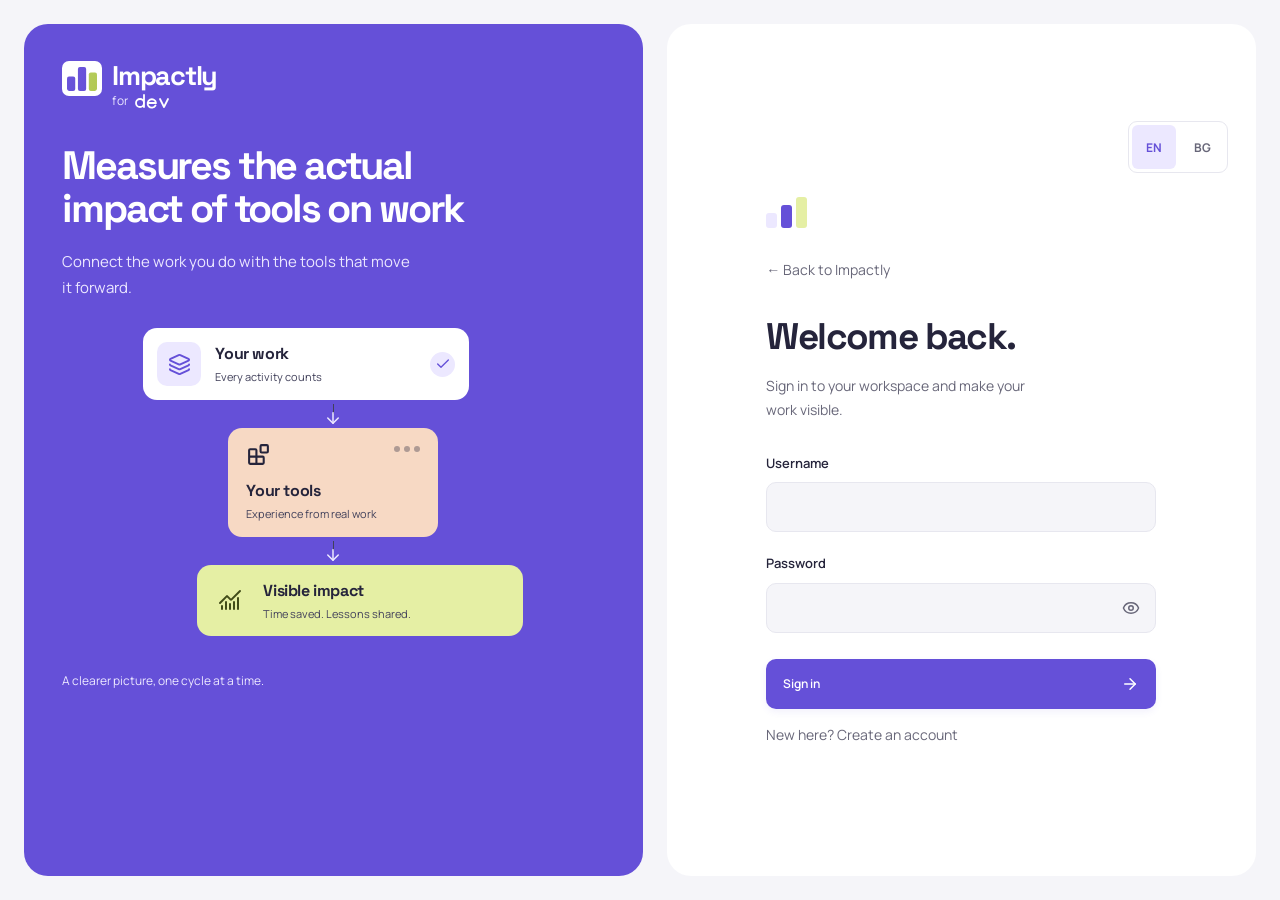
==== about/index.html @ 21dae975 "Publish isolated static Impactly release" ====
<!doctype html>
<html lang="en">
  <head>
    <meta charset="UTF-8" />
    <meta name="viewport" content="width=device-width, initial-scale=1.0" />
    <meta name="theme-color" content="#6550d8" />
    <meta
      name="description"
      content="Impactly helps IT companies review developer, QA, DevOps, and AI tools using employee-reported usage, feedback, and guided trials."
    />
    <meta property="og:site_name" content="Impactly · impactly.dev" />
    <title>Impactly · Make the impact visible</title>
    <link
      rel="icon"
      href="/favicon.svg?v=impactly-bars-white-v3"
      type="image/svg+xml"
    />
    <script type="module" crossorigin src="/assets/index-BUrFdZn_.js"></script>
    <link rel="stylesheet" crossorigin href="/assets/index-ByiYTXrA.css">
  </head>
  <body>
    <div id="root"></div>
  </body>
</html>
---- assets/index-ByiYTXrA.css ----
.language-switch{display:inline-flex;align-items:center;gap:3px;padding:3px;border:1px solid var(--line);border-radius:9px;background:#fff;flex-shrink:0}.language-switch button{border:0;background:transparent;border-radius:6px;padding:8px 9px;min-height:34px;color:var(--muted);font:700 11px var(--font-ui);cursor:pointer}.language-switch button[aria-pressed=true]{background:var(--lilac);color:var(--accent)}.language-switch button:focus-visible{outline:2px solid var(--accent);outline-offset:2px}.public-auth-header{display:flex;align-items:center;justify-content:space-between;gap:18px}.impactly-login .language-switch{align-self:flex-end;margin-bottom:20px}.language-switch button{min-width:44px;min-height:44px;font-size:12px}.language-switch{gap:4px}@media(max-width:580px){.public-nav .language-switch{padding:2px;gap:0}.public-nav .language-switch button{padding:7px;min-width:44px}}@font-face{font-family:Space Grotesk;font-style:normal;font-display:swap;font-weight:500;src:url(/assets/space-grotesk-latin-500-normal-lFbtlQH6.woff2) format("woff2"),url(/assets/space-grotesk-latin-500-normal-CNSSEhBt.woff) format("woff")}@font-face{font-family:Space Grotesk;font-style:normal;font-display:swap;font-weight:600;src:url(/assets/space-grotesk-latin-600-normal-DjKNqYRj.woff2) format("woff2"),url(/assets/space-grotesk-latin-600-normal-BflQw4A9.woff) format("woff")}@font-face{font-family:Space Grotesk;font-style:normal;font-display:swap;font-weight:700;src:url(/assets/space-grotesk-latin-700-normal-RjhwGPKo.woff2) format("woff2"),url(/assets/space-grotesk-latin-700-normal-CwsQ-cCU.woff) format("woff")}@font-face{font-family:Manrope;font-style:normal;font-display:swap;font-weight:400;src:url(/assets/manrope-latin-400-normal-PaqtzbVb.woff2) format("woff2"),url(/assets/manrope-latin-400-normal-8tf8FM3T.woff) format("woff")}@font-face{font-family:Manrope;font-style:normal;font-display:swap;font-weight:500;src:url(/assets/manrope-latin-500-normal-BYYD-dBL.woff2) format("woff2"),url(/assets/manrope-latin-500-normal-DMZssgOp.woff) format("woff")}@font-face{font-family:Manrope;font-style:normal;font-display:swap;font-weight:600;src:url(/assets/manrope-latin-600-normal-4f0koTD-.woff2) format("woff2"),url(/assets/manrope-latin-600-normal-BqgrALkZ.woff) format("woff")}@font-face{font-family:Manrope;font-style:normal;font-display:swap;font-weight:700;src:url(/assets/manrope-latin-700-normal-BZp_XxE4.woff2) format("woff2"),url(/assets/manrope-latin-700-normal-DGRFkw-m.woff) format("woff")}@font-face{font-family:Manrope;font-style:normal;font-display:swap;font-weight:400;src:url(/assets/manrope-cyrillic-400-normal-BMzJvInZ.woff2) format("woff2"),url(/assets/manrope-cyrillic-400-normal-Dvx59UGC.woff) format("woff")}@font-face{font-family:Manrope;font-style:normal;font-display:swap;font-weight:500;src:url(/assets/manrope-cyrillic-500-normal-B1OEZity.woff2) format("woff2"),url(/assets/manrope-cyrillic-500-normal-CNwnNrRC.woff) format("woff")}@font-face{font-family:Manrope;font-style:normal;font-display:swap;font-weight:600;src:url(/assets/manrope-cyrillic-600-normal-DvRl3Mj-.woff2) format("woff2"),url(/assets/manrope-cyrillic-600-normal-It4mZcQk.woff) format("woff")}@font-face{font-family:Manrope;font-style:normal;font-display:swap;font-weight:700;src:url(/assets/manrope-cyrillic-700-normal-Dw_fZAg2.woff2) format("woff2"),url(/assets/manrope-cyrillic-700-normal-7JNVKxyl.woff) format("woff")}:root{--paper: #f5f5f9;--card: #ffffff;--ink: #25243b;--ink-soft: #41405a;--muted: #686779;--line: #e7e7ef;--accent: #6550d8;--accent-hover: #5341ba;--lilac: #ece8ff;--citron: #e5efa4;--citron-ink: #414c18;--apricot: #f7d9c4;--sky: #deebfa;--surface-muted: #fafafe;--success: #297457;--success-soft: #e7f3ed;--warning: #86571f;--danger: #ae3e50;--font-display: "Space Grotesk", sans-serif;--font-ui: "Manrope", sans-serif;--radius-card: 16px;--radius-control: 10px;--space-1: 4px;--space-2: 8px;--space-3: 12px;--space-4: 16px;--space-6: 24px;--space-8: 32px;--space-12: 48px;--shadow-panel: 0 4px 24px #25243b05;--shadow-floating: 0 16px 60px #25243b1f}*{box-sizing:border-box}html{font-family:var(--font-ui);color:var(--ink);background:var(--paper);font-size:16px;line-height:1.5;-webkit-font-smoothing:antialiased}body{margin:0}button,input,select,textarea{font:inherit;color:inherit}button,a,input,select,textarea{-webkit-tap-highlight-color:transparent}button,a{touch-action:manipulation}button{cursor:pointer;background:none}button:disabled{cursor:wait;opacity:.55}a{color:inherit;text-decoration:none}button:focus-visible,a:focus-visible,input:focus-visible,select:focus-visible,textarea:focus-visible,summary:focus-visible{outline:2px solid var(--accent);outline-offset:3px}h1,h2,h3,p{margin:0}h1,h2,h3{line-height:1.25;text-wrap:balance}h1,h2{font-family:var(--font-display);font-weight:600;letter-spacing:-.045em}h1{font-size:38px;line-height:1.16}h2{font-size:23px}h3{font-size:17px;font-weight:600}p{color:var(--muted);text-wrap:pretty}small{font-size:12px}svg{flex-shrink:0;vertical-align:middle}input,select,textarea{min-height:44px;border:1px solid var(--line);border-radius:var(--radius-control);padding:10px 12px;background:var(--card);width:100%;min-width:0;font-size:13px;transition:border-color .16s,box-shadow .16s}input::placeholder,textarea::placeholder{color:var(--muted);opacity:.8}input:hover,select:hover,textarea:hover{border-color:color-mix(in srgb,var(--accent) 35%,var(--line))}input:focus,select:focus,textarea:focus{border-color:var(--accent)}input[type=checkbox]{width:18px;min-height:18px;accent-color:var(--accent);flex-shrink:0}textarea{min-height:94px;resize:vertical;line-height:1.7}label{display:flex;flex-direction:column;gap:8px;font-size:12px;font-weight:600}label small{font-weight:400;color:var(--muted)}fieldset{border:0;padding:0;margin:0;min-width:0}legend{font-weight:600;margin-bottom:12px;font-size:13px}hr{border:0;border-top:1px solid var(--line);margin:24px 0}.sr-only{position:absolute;width:1px;height:1px;padding:0;margin:-1px;overflow:hidden;clip:rect(0,0,0,0);white-space:nowrap;border:0}.skip-link{position:fixed;top:-80px;left:24px;z-index:200;background:var(--ink);color:var(--card);padding:12px 20px;border-radius:10px;font-size:13px}.skip-link:focus{top:16px}.button{min-height:44px;border:1px solid transparent;border-radius:var(--radius-control);padding:11px 17px;font-weight:600;font-size:12px;display:inline-flex;align-items:center;justify-content:center;gap:9px;line-height:1.35;transition:background .16s,border-color .16s,box-shadow .16s;white-space:nowrap}.button-primary{background:var(--accent);color:var(--card);box-shadow:0 3px 7px #6550d815}.button-primary:hover{background:var(--accent-hover);box-shadow:0 4px 12px #6550d825}.button-secondary{border-color:var(--line);background:var(--card)}.button-secondary:hover{border-color:color-mix(in srgb,var(--accent) 30%,var(--line));background:var(--surface-muted)}.button-ghost{color:var(--muted);padding:10px 12px}.button-ghost:hover{background:var(--lilac);color:var(--accent)}.button-danger{color:var(--danger);border-color:color-mix(in srgb,var(--danger) 30%,var(--line));background:var(--card)}.button-danger:hover{background:color-mix(in srgb,var(--danger) 7%,var(--card))}.icon-button{border:0;width:40px;height:40px;display:inline-flex;align-items:center;justify-content:center;border-radius:10px;color:var(--muted);transition:color .16s,background .16s}.icon-button:hover{background:var(--lilac);color:var(--accent)}.badge{display:inline-flex;align-items:center;gap:5px;padding:5px 9px;border:1px solid transparent;border-radius:7px;font-size:10px;font-weight:600;white-space:nowrap;line-height:1.35;background:var(--paper);color:var(--muted)}.badge-success{background:var(--success-soft);color:var(--success)}.badge-warning{background:color-mix(in srgb,var(--apricot) 65%,var(--card));color:var(--warning)}.badge-danger{background:color-mix(in srgb,var(--danger) 8%,var(--card));color:var(--danger)}.eyebrow,.section-label{font-size:11px;font-weight:500;letter-spacing:0;color:var(--muted);margin-bottom:10px}.eyebrow{display:flex;align-items:center;gap:8px;text-transform:none}.section-label{font-size:10px;letter-spacing:.03em}.app-shell{display:flex;min-height:100vh;--sidebar-width: 232px}.sidebar{position:fixed;inset:0 auto 0 0;width:var(--sidebar-width);background:var(--card);color:var(--ink);padding:30px 18px 18px;display:flex;flex-direction:column;border-right:1px solid var(--line);z-index:35;overflow-y:auto;overscroll-behavior:contain}.sidebar-brand-row{display:flex;align-items:center;justify-content:space-between;margin:0 8px 34px}.wordmark{font-family:var(--font-display);font-weight:700;font-size:27px;letter-spacing:-1.3px;color:var(--ink);display:flex;align-items:center;gap:10px;white-space:nowrap}.sidebar-close{display:none}.workspace-label{display:flex;align-items:center;gap:10px;padding:14px 12px;border:1px solid var(--line);border-radius:12px;background:var(--surface-muted);margin-bottom:28px;font-size:12px;font-weight:600}.workspace-icon{width:30px;height:32px;border-radius:8px;background:var(--card);border:1px solid var(--line);display:grid;place-items:center;color:var(--accent)}.workspace-label small{font-size:10px;color:var(--muted);font-weight:400;display:block;margin-top:3px}.nav-section-label{font-size:10px;color:var(--muted);padding:0 13px;margin-bottom:10px}.sidebar nav{display:flex;flex-direction:column;gap:6px}.nav-item{position:relative;display:flex;align-items:center;gap:12px;min-height:46px;padding:12px 14px;border-radius:10px;font-size:13px;color:var(--muted);font-weight:500;transition:background .16s,color .16s}.nav-item:hover{background:var(--surface-muted);color:var(--ink)}.nav-item.active{background:var(--lilac);color:var(--accent);font-weight:700}.nav-item.active:before{content:"";position:absolute;left:-18px;top:14px;bottom:14px;width:3px;background:var(--accent);border-radius:0 4px 4px 0}.nav-end{margin-left:auto;opacity:0}.nav-item:hover .nav-end,.nav-item.active .nav-end{opacity:1}.sidebar-bottom{margin-top:auto;padding-top:32px}.collapse-control{border:0;border-top:1px solid var(--line);display:flex;gap:10px;align-items:center;min-height:44px;width:100%;padding:18px 12px 0;color:var(--muted);font-size:10px}.collapse-control:hover{color:var(--accent)}.main-shell{margin-left:var(--sidebar-width);flex:1;min-width:0;display:flex;flex-direction:column}.topbar{height:82px;display:flex;align-items:center;justify-content:space-between;gap:24px;padding:0 36px;background:var(--card);border-bottom:1px solid var(--line)}.breadcrumb{display:flex;align-items:center;gap:12px;font-size:11px;color:var(--muted);min-width:0}.breadcrumb-home{display:flex;align-items:center;gap:7px;white-space:nowrap}.breadcrumb-home:hover{color:var(--accent)}.breadcrumb-divider{opacity:.55}.breadcrumb>strong{font-weight:600;color:var(--ink);white-space:nowrap;overflow:hidden;text-overflow:ellipsis}.topbar-actions{display:flex;align-items:center;gap:24px;flex-shrink:0}.page-search{display:flex;align-items:center;gap:9px;border:1px solid var(--line);border-radius:9px;color:var(--muted);font-size:10px;padding:8px 10px;min-height:36px;min-width:192px;background:var(--surface-muted)}.page-search:hover{border-color:color-mix(in srgb,var(--accent) 30%,var(--line));color:var(--accent)}.page-search kbd{display:flex;align-items:center;gap:2px;margin-left:auto;background:var(--card);padding:3px 5px;border:1px solid var(--line);border-radius:4px;font:9px var(--font-ui)}.profile{display:flex;align-items:center;gap:10px}.avatar{width:35px;height:35px;border:2px solid var(--card);border-radius:50%;display:inline-grid;place-items:center;background:var(--apricot);color:var(--ink);font-size:10px;font-weight:700;flex-shrink:0;outline:1px solid var(--line)}.profile-text strong{font-size:12px;display:block;font-weight:600}.profile-text small{font-size:10px;color:var(--muted);display:block;margin-top:2px}.signout-button{margin-left:6px;width:32px;height:36px}.page-content{width:100%;max-width:1456px;margin:0 auto;padding:34px 36px 40px;flex:1;outline:0}.page-content:has(.reports-page){max-width:none}.page-heading{display:flex;align-items:center;justify-content:space-between;gap:28px;margin-bottom:28px}.page-heading h1{max-width:27ch}.page-heading p{font-size:14px;line-height:1.75;margin-top:12px;max-width:68ch}.heading-actions{display:flex;align-items:center;gap:10px;flex-wrap:wrap;flex-shrink:0}.stats-grid{display:grid;grid-template-columns:repeat(4,minmax(0,1fr));gap:16px;margin-bottom:28px}.stat{padding:22px;background:var(--card);border:1px solid var(--line);border-radius:16px;min-width:0}.stat-label{display:flex;align-items:center;justify-content:space-between;gap:8px;font-size:12px;color:var(--muted);font-weight:500}.stat-label>svg{width:16px;height:16px;color:var(--accent)}.stat-value{font-family:var(--font-display);font-size:35px;font-weight:600;letter-spacing:-1.5px;line-height:1.2;margin-top:14px;font-variant-numeric:tabular-nums}.stat-value small{font:500 16px var(--font-ui);color:var(--muted);letter-spacing:-.4px;margin-left:4px}.stat-note{font-size:11px;color:var(--muted);margin-top:10px;line-height:1.6}.positive{color:var(--success);font-weight:600}.card{border:1px solid var(--line);border-radius:var(--radius-card);background:var(--card);overflow:hidden;box-shadow:var(--shadow-panel)}.card-header{display:flex;align-items:center;justify-content:space-between;gap:20px;padding:24px;border-bottom:1px solid var(--line)}.card-header h2{font-size:21px}.card-header p{font-size:11px;line-height:1.7;margin-top:7px;max-width:70ch}.card-body{padding:24px}.toolbar{display:flex;justify-content:space-between;align-items:center;gap:16px;flex-wrap:wrap;margin-bottom:18px}.toolbar-group{display:flex;align-items:center;gap:12px;flex-wrap:wrap}.search-input{position:relative;max-width:340px;min-width:230px;flex:1}.search-input>svg{position:absolute;top:14px;left:13px;color:var(--muted);width:16px;height:16px}.search-input input{padding-left:38px;min-height:44px;font-size:11px}.toolbar select{width:auto;max-width:100%;min-width:145px;min-height:44px;font-size:11px}.segmented-control{display:flex;align-items:center;gap:3px;background:color-mix(in srgb,var(--line) 45%,var(--paper));padding:4px;border-radius:10px}.segmented-control button{display:flex;gap:7px;align-items:center;border:0;border-radius:7px;min-height:34px;padding:7px 12px;font-size:10px;color:var(--muted);white-space:nowrap;transition:background .16s,color .16s}.segmented-control .selected{background:var(--card);color:var(--ink);font-weight:600;box-shadow:0 1px 4px #25243b0a}.segmented-control button>span{font-size:9px;min-width:16px;height:16px;border-radius:4px;background:color-mix(in srgb,var(--muted) 8%,transparent);display:grid;place-items:center}.segmented-control .selected>span{background:var(--lilac);color:var(--accent)}.data-table{width:100%;border-collapse:collapse;font-size:13px;font-variant-numeric:tabular-nums;table-layout:auto}.data-table th{text-align:left;position:sticky;top:0;z-index:1;background:var(--surface-muted);padding:14px 22px;color:var(--muted);font-size:11px;font-weight:500;letter-spacing:0;border-bottom:1px solid var(--line);white-space:nowrap}.data-table td{padding:18px 22px;border-bottom:1px solid var(--line);vertical-align:middle}.data-table tbody tr:last-child td{border-bottom:0}.data-table tbody tr:hover{background:var(--surface-muted)}.data-table .table-primary{display:block;font-weight:600}.table-secondary{display:block;font-size:10px;color:var(--muted);margin-top:5px}.data-table .text-right{text-align:right}.table-footer{display:flex;justify-content:space-between;gap:16px;border-top:1px solid var(--line);padding:15px 22px;font-size:10px;color:var(--muted)}.table-row-link{display:flex;align-items:center;gap:9px}.progress-cell{display:flex;align-items:center;gap:11px}.progress-track{height:5px;width:74px;background:var(--line);border-radius:5px;overflow:hidden}.progress-track>span{display:block;height:100%;border-radius:5px;background:var(--accent)}.progress-text{font-size:10px;color:var(--muted);white-space:nowrap}.app-footer{display:flex;align-items:center;justify-content:space-between;gap:20px;font-size:9px;color:var(--muted);padding:20px 36px;border-top:1px solid var(--line)}.app-footer>span:first-child{display:flex;align-items:center;gap:10px}.footer-divider{height:11px;width:1px;background:var(--line);display:inline-block}.bottom-nav,.mobile-menu{display:none}.sidebar-collapsed{--sidebar-width: 80px}.sidebar-collapsed .sidebar{padding-left:12px;padding-right:12px}.sidebar-collapsed .sidebar-brand-row{justify-content:center;margin-left:0;margin-right:0}.sidebar-collapsed .wordmark{gap:0}.sidebar-collapsed .wordmark>span:last-child,.sidebar-collapsed .workspace-label,.sidebar-collapsed .nav-section-label,.sidebar-collapsed .nav-item>span,.sidebar-collapsed .nav-end,.sidebar-collapsed .collapse-control>span{display:none}.sidebar-collapsed .nav-item{justify-content:center;padding-left:0;padding-right:0}.sidebar-collapsed .nav-item.active:before{left:-12px}.sidebar-collapsed .collapse-control{justify-content:center;padding-left:0;padding-right:0}.sidebar-collapsed .sidebar-bottom{padding-top:24px}.empty-state{padding:52px 24px;display:flex;align-items:center;flex-direction:column;text-align:center;gap:15px}.empty-state>svg{color:var(--accent);padding:12px;border-radius:15px;background:var(--lilac);box-sizing:content-box;width:24px;height:24px}.empty-state h3{font-family:var(--font-display);font-size:23px;letter-spacing:-.6px}.empty-state p{font-size:12px;line-height:1.8;max-width:50ch}.form-stack{display:flex;flex-direction:column;gap:20px}.form-grid{display:grid;grid-template-columns:1fr 1fr;gap:16px}.form-actions{display:flex;align-items:center;justify-content:flex-end;gap:10px;flex-wrap:wrap;margin-top:10px}.field-error{display:block;color:var(--danger);font-size:11px;line-height:1.7;margin-top:6px}.error-banner{padding:14px 16px;border:1px solid color-mix(in srgb,var(--danger) 25%,var(--line));border-radius:10px;background:color-mix(in srgb,var(--danger) 5%,var(--card));color:var(--danger);font-size:12px;line-height:1.7}.modal{border:1px solid var(--line);border-radius:20px;background:var(--card);padding:28px;width:560px;max-width:calc(100vw - 32px);max-height:90dvh;color:var(--ink);box-shadow:var(--shadow-floating)}.modal::backdrop{background:#25243b55;-webkit-backdrop-filter:blur(3px);backdrop-filter:blur(3px)}.modal-heading{display:flex;align-items:center;justify-content:space-between;gap:16px;margin-bottom:24px}.modal-heading h2{font-size:24px;letter-spacing:-.8px}.toast{position:fixed;bottom:24px;left:256px;z-index:100;display:flex;align-items:center;gap:12px;background:var(--ink);color:var(--card);border-radius:12px;border:1px solid #ffffff20;box-shadow:var(--shadow-floating);padding:12px 14px;max-width:calc(100vw - 48px);font-size:12px}.toast>svg{color:var(--citron)}.toast button{border:0;display:grid;place-items:center;color:inherit;min-width:30px;min-height:30px;border-radius:6px}.toast button:hover{background:#ffffff15}.toast-error{background:var(--danger)}.toast-error>svg{color:var(--card)}.loading{display:flex;flex-direction:column;gap:20px;padding:24px 0;width:100%}.skeleton{height:72px;background:var(--line);border-radius:12px;animation:pulse 1.5s infinite}.skeleton-title{height:36px;width:45%}.spin{animation:spin 1s linear infinite}.text-accent{color:var(--accent)}.text-muted{color:var(--muted)}.text-danger{color:var(--danger)}.flex{display:flex;align-items:center;gap:8px}.muted-note{font-size:11px;color:var(--muted);line-height:1.8}.mini-label{font-size:10px;color:var(--muted);line-height:1.6}.link-button{border:0;padding:0;color:var(--accent);font-weight:600;font-size:11px;min-height:40px;display:inline-flex;align-items:center;gap:6px}.link-button:hover{text-decoration:underline;text-underline-offset:4px}.info-strip{display:flex;align-items:center;gap:12px;padding:15px 18px;border:1px solid var(--line);border-radius:12px;font-size:10px;line-height:1.7;color:var(--muted);margin-top:24px;background:color-mix(in srgb,var(--card) 55%,var(--paper))}.info-strip>svg{color:var(--accent);width:16px;height:16px}.section-heading{display:flex;align-items:center;justify-content:space-between;gap:16px;margin:28px 0 18px}.section-heading h2{font-size:23px}.allocation-total.text-accent,.allocation-total .text-accent,.entry-save-bar .text-accent{color:var(--success)}.entry-group-heading .section-label{font-family:var(--font-display);font-weight:600}.entry-summary,.entry-save-bar{border-radius:16px!important;box-shadow:0 5px 24px #25243b08}.entry-group .entry-grid-header,.entry-group-heading{background:var(--surface-muted)}.survey-card .card-header{background:var(--lilac)}.quick-jump-search{position:relative}.quick-jump-search>svg{position:absolute;top:15px;left:14px;color:var(--muted)}.quick-jump-search input{min-height:48px;padding-left:42px;background:var(--surface-muted)}.quick-jump-results{max-height:360px;overflow-y:auto;margin-top:14px}.quick-jump-results>a{display:flex;gap:12px;align-items:center;padding:12px 10px;border-radius:10px;min-height:66px;transition:background .16s}.quick-jump-results>a:hover,.quick-jump-results>a:focus-visible{background:var(--lilac)}.shortcut-icon{width:36px;height:36px;display:grid;place-items:center;border:1px solid var(--line);background:var(--surface-muted);color:var(--accent);border-radius:10px}.quick-jump-results>a>span:nth-child(2){flex:1;min-width:0}.quick-jump-results strong{display:block;font-size:12px;font-weight:600}.quick-jump-results small{display:block;font-size:10px;margin-top:4px;color:var(--muted)}.quick-jump-results>a>svg{color:var(--muted)}.quick-jump-hint{font-size:10px;margin-top:18px;color:var(--muted)}.quick-jump-hint kbd{font:9px var(--font-ui);border:1px solid var(--line);padding:2px 5px;border-radius:4px;margin-right:4px}@keyframes pulse{50%{opacity:.4}}@keyframes spin{to{transform:rotate(360deg)}}@media(min-width:1600px){.app-shell{--sidebar-width: 248px}.page-content{padding:42px 44px}.topbar{padding:0 44px}.sidebar{padding-left:22px;padding-right:22px}.nav-item.active:before{left:-22px}.sidebar-collapsed{--sidebar-width: 80px}.sidebar-collapsed .nav-item.active:before{left:-12px}}@media(max-width:1200px){.topbar{padding:0 26px}.topbar-actions{gap:16px}.page-content{padding:30px 26px 36px}.page-search{min-width:170px}.profile-text{display:none}.page-heading h1{font-size:34px}.page-heading p{font-size:11px;max-width:60ch}.stat{padding:20px 18px}.stat-value{font-size:31px}.data-table th,.data-table td{padding-left:16px;padding-right:16px}.app-footer{padding-left:26px;padding-right:26px}}@media(max-width:1023px){.app-shell,.sidebar-collapsed{--sidebar-width: 0px}.sidebar{visibility:hidden;pointer-events:none;transform:translate(-100%);width:240px;padding-left:20px;padding-right:20px;transition:transform .2s}.sidebar.drawer-open{visibility:visible;pointer-events:auto;z-index:60;transform:translate(0);box-shadow:var(--shadow-floating)}.sidebar-close{display:flex;width:30px;height:34px}.sidebar-brand-row{margin-bottom:28px}.sidebar-collapsed .workspace-label,.sidebar-collapsed .nav-section-label,.sidebar-collapsed .nav-item>span{display:revert}.sidebar-collapsed .wordmark>.impactly-brand-text{display:inline-flex}.sidebar-collapsed .wordmark{gap:10px}.sidebar-collapsed .sidebar-brand-row{justify-content:space-between;margin-left:8px;margin-right:8px}.sidebar-collapsed .workspace-label{display:flex}.sidebar-collapsed .nav-item{justify-content:flex-start;padding-left:14px;padding-right:14px}.collapse-control{display:none}.drawer-overlay{position:fixed;top:0;right:0;bottom:0;left:0;background:#25243b40;border:0;z-index:59;-webkit-backdrop-filter:blur(2px);backdrop-filter:blur(2px)}.mobile-menu{display:inline-flex}.topbar{height:72px;padding:0 24px}.page-content{padding:28px 24px 36px}.toast{left:24px}.page-heading h1{font-size:36px}.app-footer{padding-left:24px;padding-right:24px}.nav-item.active:before{left:-20px}}@media(max-width:767px){html{font-size:15px}h1{font-size:31px}h2{font-size:22px}.page-content{padding:25px 18px 30px}.topbar{height:66px;padding:0 12px;gap:8px}.breadcrumb{gap:7px;font-size:11px}.breadcrumb-home,.breadcrumb-divider{display:none}.topbar-actions{gap:10px}.page-search{min-width:36px;width:36px;height:38px;padding:0;justify-content:center;background:transparent;border:0}.page-search>span,.page-search>kbd{display:none}.profile{gap:6px}.profile .avatar{width:31px;height:31px;font-size:9px}.signout-button{margin-left:0;width:32px}.page-heading{align-items:flex-start;flex-direction:column;gap:19px;margin-bottom:24px}.page-heading h1{font-size:31px;max-width:24ch}.page-heading p{font-size:12px;line-height:1.8;margin-top:10px;max-width:52ch}.page-heading .eyebrow{font-size:10px;margin-bottom:10px}.heading-actions{width:100%;gap:10px}.heading-actions .button{flex:1;font-size:11px}.stats-grid{grid-template-columns:repeat(2,minmax(0,1fr));gap:12px;margin-bottom:24px}.stat{padding:18px 16px}.stat-label{font-size:10px}.stat-value{font-size:30px;margin-top:12px}.stat-value small{font-size:15px}.stat-note{font-size:9px;margin-top:8px}.toolbar{gap:12px;margin-bottom:16px}.toolbar-group{width:100%;flex-wrap:nowrap;gap:10px}.search-input{min-width:0;max-width:none}.toolbar select{min-width:120px;font-size:11px;max-width:45%}.segmented-control{width:100%;padding:4px;justify-content:space-between}.segmented-control button{flex:1;justify-content:center;min-height:36px;font-size:10px;padding:7px 8px;gap:6px}.card-header,.card-body{padding:22px 18px}.card-header{align-items:flex-start;gap:12px}.card-header h2{font-size:20px}.card-header p{font-size:11px}.card-header>.link-button{font-size:10px}.section-heading{margin:26px 0 17px;align-items:center}.section-heading h2{font-size:22px}.section-heading .mini-label{font-size:9px;max-width:120px;text-align:right}.table-footer{padding:13px 18px}.app-footer{display:block;padding:20px 18px;margin-bottom:68px;font-size:9px}.app-footer>span:last-child{display:none}.app-footer>span:first-child{align-items:flex-start;line-height:1.7;gap:8px}.footer-divider{margin-top:3px;flex-shrink:0}.bottom-nav{display:flex;justify-content:space-around;position:fixed;bottom:0;left:0;right:0;height:68px;padding:6px 8px max(6px,env(safe-area-inset-bottom));background:var(--card);border-top:1px solid var(--line);z-index:40;box-shadow:0 -4px 24px #25243b05}.bottom-nav a{display:flex;align-items:center;justify-content:center;flex-direction:column;gap:5px;min-width:64px;color:var(--muted);font-size:9px;border-radius:10px;padding:5px 12px;font-weight:500}.bottom-nav a.active{color:var(--accent);background:var(--lilac);font-weight:700}.toast{bottom:82px;left:16px;max-width:calc(100vw - 32px);font-size:11px}.modal{padding:24px 20px;border-radius:18px;max-height:90dvh}.modal-heading h2{font-size:23px}.form-grid{grid-template-columns:1fr}.form-stack{gap:20px}input,select,textarea{font-size:14px;min-height:44px}.form-actions>.button{flex:1}.button{min-height:44px;font-size:12px;padding:11px 16px}.icon-button{min-width:40px;min-height:40px}.info-strip{padding:14px 16px;font-size:10px;align-items:flex-start;margin-top:20px}.quick-jump-results{max-height:50dvh}.quick-jump-results>a{padding:14px 8px}.quick-jump-results small{font-size:10px}.quick-jump-search input{font-size:13px}.quick-jump-hint{font-size:9px}.empty-state{padding:42px 20px}.empty-state p{font-size:12px}.empty-state h3{font-size:22px}}@media(pointer:coarse){.icon-button{min-width:44px;min-height:44px}.page-search{min-height:44px;min-width:44px}.segmented-control button{min-height:40px}}@media(prefers-reduced-motion:reduce){*,*:before,*:after{animation:none!important;transition:none!important;scroll-behavior:auto!important}}.login-page{min-height:100svh;display:flex;align-items:center;justify-content:center;padding:32px}.login-wordmark{display:flex;align-items:center;gap:10px;font-family:var(--font-display)}.password-field{position:relative;display:block}.password-field .icon-button{position:absolute;right:3px;top:3px}.demo-accounts{border-top:1px solid var(--line)}.demo-account-buttons{display:flex;flex-wrap:wrap;gap:8px}.demo-account-buttons button{border:1px solid var(--line)}@media(max-height:820px)and (min-width:1024px){.sidebar-bottom{padding-top:24px}}@media(pointer:coarse){.segmented-control button{min-height:44px}.impact-highlight-heading>a{width:44px;height:44px}.toolbar select,.search-input input{min-height:44px}}@media(max-width:767px){.page-heading p{font-size:13px}}.impactly-brandmark{display:block;width:30px;height:25px;flex-shrink:0;object-fit:contain}.impactly-brand-text{display:inline-flex;flex-direction:column;align-items:flex-start;gap:4px;white-space:nowrap}.impactly-brand-name{line-height:1}.impactly-brand-caption{display:inline-flex;align-items:center;gap:6px;font-family:var(--font-ui);font-size:12px;font-weight:400;line-height:1;letter-spacing:.01em;color:var(--muted)}.impactly-brand-caption strong{display:inline-flex;align-items:center;color:var(--accent)}.impactly-dev-wordmark{display:block;width:36px;height:16px;flex-shrink:0}.impactly-brand-text-inverse .impactly-brand-caption{color:var(--lilac)}.impactly-brand-text-inverse .impactly-brand-caption strong{color:var(--card)}.public-brand>.impactly-brandmark,.wordmark>.impactly-brandmark,.login-wordmark>.impactly-brandmark{align-self:flex-start;margin-top:-1px}.impactly-login.login-page{min-height:100svh;display:grid;grid-template-columns:minmax(0,1.05fr) minmax(0,1fr);align-items:stretch;gap:24px;padding:24px;background:var(--paper)}.impactly-login .login-story{background:var(--accent);color:var(--card);border-radius:24px;min-width:0;padding:clamp(32px,4vw,64px);display:flex;flex-direction:column;overflow:hidden}.impactly-login .login-wordmark{color:var(--card);font-size:27px;letter-spacing:-1.3px;font-weight:700;margin:0;gap:10px}.impactly-login .login-wordmark>.impactly-brandmark{box-sizing:content-box;padding:5px;border-radius:7px;background:var(--card)}.login-story-copy{margin-top:clamp(44px,7vh,88px)}.login-story-copy h1{max-width:600px;font-size:clamp(38px,3.5vw,56px);font-weight:700;line-height:1.08;letter-spacing:-.055em;text-wrap:balance}.login-story-copy p{color:var(--lilac);max-width:380px;margin-top:22px;font-size:15px;line-height:1.7}.login-impact-map{margin:40px auto 0;width:min(100%,440px);display:grid;grid-template-columns:1fr 28px 1fr;align-items:center}.impact-map-source,.impact-map-result{grid-column:1 / -1;padding:18px;border-radius:14px;display:flex;align-items:center;gap:14px;color:var(--ink);background:var(--card)}.impact-map-source{margin-right:54px}.impact-map-result{margin-left:54px;background:var(--citron)}.login-impact-map strong{display:block;font-family:var(--font-display);font-size:16px;font-weight:700;letter-spacing:-.4px}.login-impact-map div>span:not([class]){display:block;font-size:11px;color:var(--ink-soft);margin-top:3px}.impact-map-icon{display:grid;place-items:center;width:44px;height:44px;border-radius:10px;background:var(--lilac);color:var(--accent);flex-shrink:0}.impact-map-check{margin-left:auto;color:var(--accent);background:var(--lilac);width:25px;height:25px;display:grid;place-items:center;border-radius:50%}.impact-map-tools{grid-column:1 / -1;justify-self:center;width:210px;padding:18px 20px;color:var(--ink);background:var(--apricot);border-radius:14px;display:grid;justify-items:start;position:relative}.impact-map-tools .impact-map-icon{background:transparent;width:auto;height:auto;margin-bottom:12px;color:var(--ink)}.impact-map-toolmarks{display:flex;gap:4px;position:absolute;top:18px;right:18px}.impact-map-toolmarks i{width:6px;height:6px;border-radius:50%;background:var(--ink);opacity:.35}.impact-map-connector{grid-column:1 / -1;display:flex;flex-direction:column;align-items:center;height:28px;justify-content:center;color:var(--lilac)}.impact-map-connector span{height:10px;border-left:1px solid currentColor}.impact-map-connector svg{transform:rotate(90deg);margin-top:-5px}.impact-map-result>svg{width:38px;color:#414c18}.login-story-caption{margin-top:32px;padding-top:16px;color:var(--lilac);font-size:12px}.impactly-login .login-form-panel{display:flex;flex-direction:column;align-items:center;justify-content:center;background:var(--card);border-radius:24px;padding:48px 28px}.impactly-login .login-card{width:390px;max-width:100%;padding:0;border:0;border-radius:0;background:transparent}.login-form-marker{display:flex;align-items:flex-end;gap:4px;height:35px;margin-bottom:30px}.login-form-marker span{display:block;width:11px;height:15px;border-radius:3px;background:var(--lilac)}.login-form-marker span:nth-child(2){height:23px;background:var(--accent)}.login-form-marker span:nth-child(3){height:31px;background:var(--citron)}.impactly-login .login-card h2{font-size:37px;font-weight:700;letter-spacing:-1.6px}.impactly-login .login-card>p{margin:14px 0 32px;font-size:14px;line-height:1.7;max-width:320px}.impactly-login .form-stack{gap:22px}.impactly-login label{gap:9px;font-size:13px}.impactly-login input{min-height:50px;border-radius:10px;font-size:15px;padding:12px 14px;background:var(--paper)}.impactly-login .password-field input{padding-right:52px}.impactly-login .password-field .icon-button{top:3px;right:3px;width:44px;height:44px}.impactly-login .login-submit{min-height:50px;width:100%;justify-content:space-between;margin-top:4px;padding:12px 16px;border-radius:10px}.impactly-login .demo-accounts{margin-top:32px;padding-top:24px;border-top:1px solid var(--line)}.impactly-login .demo-accounts .section-label{font-size:11px;font-weight:700;letter-spacing:0}.impactly-login .demo-accounts p{font-size:12px;line-height:1.6;margin:8px 0 14px}.impactly-login .demo-account-buttons{gap:8px}.impactly-login .demo-account-buttons button{min-height:44px;padding:8px 12px;border-radius:9px;font-size:12px;background:var(--card)}.impactly-login .demo-account-buttons button.selected{border-color:var(--accent);color:var(--accent-hover);background:var(--lilac)}.impactly-login .demo-account-buttons button:hover{border-color:var(--accent)}.impactly-login .login-footnote{text-align:center;margin-top:28px;font-size:11px;color:var(--muted)}@media(min-width:1600px){.impactly-login.login-page{max-width:1800px;margin:auto}}@media(max-width:1100px){.impactly-login.login-page{gap:16px;padding:16px}.impactly-login .login-story{padding:32px}.login-story-copy h1{font-size:40px}.impactly-login .login-form-panel{padding:48px 28px}}@media(max-width:850px){.impactly-login.login-page{grid-template-columns:1fr;gap:16px}.impactly-login .login-story{padding:28px 32px}.login-story-copy{margin-top:30px}.login-story-copy h1{max-width:600px;font-size:36px}.login-story-copy p{max-width:550px;margin-top:14px;font-size:14px}.login-impact-map,.login-story-caption{display:none}.impactly-login .login-form-panel{padding:36px 28px}.login-form-marker{display:none}}@media(max-width:480px){.impactly-login.login-page{padding:12px;gap:12px}.impactly-login .login-story{border-radius:18px;padding:24px}.impactly-login .login-wordmark{font-size:24px}.login-story-copy{margin-top:26px}.login-story-copy h1{font-size:31px}.login-story-copy p{font-size:13px;margin-top:12px}.impactly-login .login-form-panel{border-radius:18px;padding:28px 24px}.impactly-login .login-card h2{font-size:30px}.impactly-login .login-card>p{margin:10px 0 24px;font-size:13px}}@media(min-width:851px)and (min-height:700px){.impactly-login .login-story{padding:clamp(28px,3vw,52px)}.login-story-copy{margin-top:clamp(32px,4vh,48px)}.login-story-copy h1{font-size:clamp(36px,3.1vw,49px)}.login-story-copy p{margin-top:18px}.login-impact-map{margin-top:28px;max-width:380px}.impact-map-source,.impact-map-result{padding:14px}.impact-map-tools{padding:14px 18px}.login-story-caption{margin-top:24px;padding-top:12px}}.public-site{--public-width: 1200px;--public-ink: var(--ink);--public-muted: var(--muted);--public-line: var(--line);--public-violet: var(--accent);--public-citron: var(--citron);background:#faf9f6;color:var(--ink);font-family:var(--font-ui)}.public-site h1,.public-site h2,.public-site h3{font-family:var(--font-display);letter-spacing:-.055em}.public-site a{text-decoration:none}.public-nav,.public-footer{max-width:var(--public-width);margin:auto;display:flex;align-items:center;gap:26px;padding:26px 32px}.public-brand{display:inline-flex;align-items:center;gap:10px;font:700 27px var(--font-display);color:var(--ink);letter-spacing:-1.3px}.public-nav nav{display:flex;gap:26px;margin:auto;font-size:13px;font-weight:700}.public-nav nav a,.public-signin,.public-footer a{color:var(--ink)}.public-signin{display:flex;align-items:center;gap:5px;font-size:13px;white-space:nowrap}.public-button{display:inline-flex;justify-content:center;align-items:center;gap:18px;padding:17px 23px;border:0;border-radius:9px;background:var(--ink);color:#fff!important;font-weight:700;font-size:13px;cursor:pointer;min-height:48px}.public-button:hover{background:var(--accent)}.public-button:disabled{opacity:.65}.public-button.compact{padding:12px 17px}.public-hero{max-width:var(--public-width);padding:72px 32px 100px;margin:auto;display:grid;grid-template-columns:1.1fr 1fr;gap:65px;align-items:center}.public-eyebrow{font-size:10px;letter-spacing:1.8px;font-weight:800;display:flex;align-items:center;gap:8px}.public-eyebrow>span{width:7px;height:7px;background:var(--accent);border-radius:100%;flex-shrink:0}.public-hero h1{font-size:clamp(50px,5.7vw,77px);line-height:1.05;margin:27px 0}.public-site em{font-style:normal;color:var(--accent)}.hero-copy>p{max-width:450px;font-size:15px;line-height:1.9;color:var(--muted)}.public-actions{display:flex;gap:23px;align-items:center;flex-wrap:wrap;margin-top:28px}.public-text-link{display:inline-flex;align-items:center;gap:9px;color:var(--ink);font-size:13px;font-weight:700}.hero-footnote{margin-top:28px;display:flex;gap:19px;font-size:10px;color:var(--muted)}.hero-footnote span{display:flex;gap:5px;align-items:center}.public-preview{position:relative;padding:25px;background:#fff;border:1px solid #e5e2ed;border-radius:20px;box-shadow:0 24px 65px #372b6310;transform:rotate(-2deg)}.preview-top{display:flex;gap:6px;align-items:center;font-size:8px;font-weight:800;letter-spacing:1px;padding-bottom:22px;border-bottom:1px solid var(--line)}.preview-top>span:last-child{margin-left:auto;letter-spacing:0;font-size:9px;color:var(--muted);font-weight:500}.preview-dot{width:6px;height:6px;border-radius:50%;background:var(--accent);flex-shrink:0}.preview-heading{display:flex;justify-content:space-between;align-items:center;margin:21px 0 13px;font-size:14px;font-weight:700}.preview-heading span:last-child{font-size:8px;color:var(--muted);letter-spacing:1px}.preview-metric{background:var(--citron);border-radius:12px;padding:24px 23px 0;overflow:hidden}.preview-metric>span{font-size:11px}.preview-metric strong{display:flex;align-items:baseline;font:500 62px var(--font-display);letter-spacing:-4px;gap:8px}.preview-metric strong span{font-size:21px;letter-spacing:-1px}.preview-metric strong svg{margin-left:auto;align-self:center}.preview-metric p{font-size:10px;margin:3px 0 21px}.preview-bars{height:85px;display:flex;gap:9px;align-items:end}.preview-bars i{flex:1;background:#a4b86b;border-radius:4px 4px 0 0}.preview-bars i:nth-child(3n){background:#596d39}.preview-bottom{display:grid;grid-template-columns:1fr 1fr;gap:12px;margin-top:14px}.preview-bottom>div{background:#f4f1fc;border-radius:11px;padding:17px 14px;display:flex;align-items:start;flex-direction:column}.preview-bottom>div:last-child{background:#f8eee5}.preview-bottom strong{font-size:10px;margin-top:12px}.preview-bottom p{font-size:9px;color:var(--muted);margin:4px 0}.preview-icon{color:var(--accent);height:32px}.preview-ring{font-size:12px;width:42px;height:42px;border:4px solid #d4b89f;border-right-color:#f1e0d2;border-radius:50%;display:grid;place-items:center;margin-top:-5px}.preview-note{display:flex;gap:8px;align-items:center;font-size:10px;position:relative;background:#fff;border:1px solid var(--line);border-radius:10px;padding:13px;margin:19px -40px -43px 50px;box-shadow:0 10px 25px #25243b0a}.preview-note>span{display:grid;place-items:center;width:25px;height:25px;border-radius:50%;background:var(--lilac);color:var(--accent);flex-shrink:0}.public-product{padding:80px max(32px,calc((100% - 1136px)/2));background:#efedf6}.product-intro{display:grid;grid-template-columns:1fr 1fr;column-gap:80px;align-items:center}.product-intro>.public-eyebrow{grid-column:1/-1}.public-site h2{font-size:clamp(32px,3.6vw,48px);line-height:1.14;margin:22px 0}.product-intro>p,.public-workflow p,.public-faq p{font-size:14px;color:var(--muted);line-height:1.85}.public-feature-grid{display:grid;grid-template-columns:repeat(3,1fr);gap:18px;margin-top:35px}.public-feature-grid article{padding:29px;background:#fff;border-radius:12px}.feature-number{display:block;font-size:9px;letter-spacing:1.5px;color:var(--muted);margin-bottom:33px}.public-feature-grid svg{color:var(--accent);width:29px;height:29px}.public-feature-grid h3{font-size:23px;margin:18px 0 10px}.public-feature-grid p{font-size:12px;color:var(--muted);line-height:1.9;margin:0}.public-workflow{max-width:var(--public-width);padding:95px 32px;display:grid;grid-template-columns:1fr 1fr;gap:80px;margin:auto}.public-workflow ol{list-style:none;padding:0;margin:0}.public-workflow li{display:flex;gap:22px;padding:23px 0;border-bottom:1px solid #e2dfe8}.public-workflow li:first-child{padding-top:0}.public-workflow li>span{font:500 14px var(--font-display);color:var(--accent);padding-top:5px}.public-workflow h3{font-size:24px;margin:0}.public-workflow p{margin:10px 0 0;font-size:13px}.public-faq{max-width:var(--public-width);padding:20px 32px 90px;margin:auto;display:grid;grid-template-columns:1fr 1fr;gap:80px}.public-faq details{border-bottom:1px solid #e2dfe8;padding:20px 0}.public-faq summary{cursor:pointer;font-size:13px;font-weight:700;display:flex;justify-content:space-between;gap:15px;list-style:none}.public-faq summary::-webkit-details-marker{display:none}.public-faq summary>span{font-size:18px;font-weight:400;color:var(--accent)}.public-faq details[open] summary>span{transform:rotate(45deg)}.public-faq p{font-size:12px}.public-cta{background:#e4eaa9;padding:70px 32px;text-align:center}.public-cta .public-eyebrow,.public-cta .public-actions{justify-content:center}.public-cta h2{font-size:clamp(35px,4.3vw,58px)}.public-cta>p{font-size:13px;color:#555c35}.public-cta .public-access-note{font-size:11px;margin:24px auto 0;max-width:600px}.public-footer{padding-top:35px;padding-bottom:35px;flex-wrap:wrap}.public-footer .public-brand{font-size:22px}.public-footer p{font-size:10px;color:var(--muted);margin-right:auto}.public-footer>a:not(.public-brand){font-size:11px}.public-site a:focus-visible,.public-site button:focus-visible,.public-site summary:focus-visible{outline:3px solid var(--accent);outline-offset:5px;border-radius:3px}html[lang=bg] .public-site h1,html[lang=bg] .public-site h2,html[lang=bg] .public-site h3{font-family:var(--font-ui);letter-spacing:-.035em}html[lang=bg] .public-hero h1{font-size:clamp(40px,4.2vw,58px)}html[lang=bg] .public-nav{gap:16px}html[lang=bg] .public-nav nav{gap:18px}html[lang=bg] .public-preview{transform:none}html[lang=bg] .hero-footnote{flex-wrap:wrap}@media(min-width:1400px){.public-hero{padding-top:95px;padding-bottom:120px}}@media(max-width:1000px){.public-nav{flex-wrap:wrap}.public-nav .public-brand{margin-right:auto}.public-nav nav{order:4;width:100%;justify-content:center;padding-top:14px;border-top:1px solid var(--line)}}@media(max-width:900px){.public-hero{gap:30px}.public-hero h1{font-size:53px}.hero-footnote{flex-direction:column;gap:8px}.public-preview{padding:17px}.preview-note{margin-right:-18px}.public-workflow,.public-faq,.product-intro{gap:35px}.public-nav{gap:15px}}@media(max-width:680px){.public-nav{padding:20px;gap:13px;flex-wrap:wrap}.public-nav nav{order:4;width:100%;justify-content:center;padding-top:12px;border-top:1px solid var(--line)}.public-brand{font-size:24px;margin-right:auto}.public-signin{font-size:12px}.public-button.compact{padding:10px 13px;font-size:11px}.public-hero{grid-template-columns:1fr;padding:45px 24px 80px;gap:48px}.public-hero h1{font-size:clamp(48px,12vw,70px)}.hero-copy>p{font-size:14px}.hero-footnote{flex-direction:row;flex-wrap:wrap;gap:10px}.public-preview{max-width:460px;width:100%;justify-self:center;transform:none}.preview-note{margin-right:0;margin-left:25px}.public-product{padding:50px 24px}.product-intro,.public-workflow,.public-faq{grid-template-columns:1fr;gap:22px}.product-intro>p{margin-top:0}.public-feature-grid{grid-template-columns:1fr;gap:12px;margin-top:20px}.public-feature-grid article{padding:24px}.feature-number{margin-bottom:20px}.public-workflow{padding:55px 24px}.public-workflow ol{margin-top:18px}.public-faq{padding:0 24px 55px}.public-cta{padding:55px 24px}.public-footer{padding:28px 24px;gap:18px}.public-footer p{order:4;width:100%;margin:0}html[lang=bg] .public-hero h1{font-size:clamp(37px,9vw,55px)}}@media(prefers-reduced-motion:reduce){.public-site *{scroll-behavior:auto!important;transition:none!important;animation:none!important}}.registration-page{min-height:100dvh;padding:32px max(24px,calc((100% - 1100px)/2))}.registration-layout{display:grid;grid-template-columns:1fr 1fr;align-items:start;gap:90px;padding:65px 0 35px}.registration-layout>section:first-child{padding-top:30px}.registration-layout h1{font-size:clamp(37px,4vw,52px);font-weight:600;margin:22px 0;line-height:1.15}.registration-layout em{font-style:normal;color:inherit}.registration-layout>section>p{font-size:16px;line-height:1.85}.public-eyebrow{font-size:13px;color:var(--public-muted);letter-spacing:0;text-transform:none}.registration-note{display:flex;gap:13px;background:#ece8ff;border-radius:8px;padding:22px;margin-top:28px}.registration-note svg{flex-shrink:0;margin-top:3px;color:var(--public-violet)}.registration-note p{font-size:13px;line-height:1.85;margin:0}.registration-card{background:#fff;padding:32px;border:1px solid var(--public-line);border-radius:12px}.registration-card h2{font-size:27px;margin:0 0 10px}.registration-card>p{font-size:14px!important;margin-bottom:26px}.registration-card form label{font-size:14px}.registration-card input{min-height:46px;font-size:16px}.registration-card small{font-size:12px;line-height:1.7;font-weight:400;color:var(--public-muted)}.registration-card .field-error{color:var(--danger)}.registration-card input[aria-invalid=true]{border-color:var(--danger)}.registration-card .public-button{width:100%}.registration-success{width:56px;height:56px;display:grid;place-items:center;background:var(--public-citron);border-radius:50%;margin-bottom:20px}.registration-field{display:grid;gap:7px}.registration-field>label{font-weight:600}.registration-field>small{display:block}@media(max-width:900px){.registration-layout{gap:40px}.registration-card{padding:26px}}@media(max-width:680px){.registration-page{padding:25px 22px}.registration-layout{grid-template-columns:1fr;gap:25px;padding:40px 0}.registration-layout>section:first-child{padding-top:0}.registration-layout h1{margin:20px 0}.registration-layout>section>p{font-size:13px}.registration-note{margin-top:20px;padding:15px}.registration-card{padding:24px}.registration-layout .registration-card h2{font-size:30px;margin-top:0}}.public-nav-tools{display:flex;align-items:center;gap:20px;flex-shrink:0}.public-nav-tools .language-switch{margin-left:4px}@media(max-width:1000px){.public-nav-tools{gap:16px}}@media(max-width:680px){.public-nav .public-brand{width:100%}.public-nav-tools{width:100%;gap:16px}.public-nav-tools .language-switch{margin-left:auto}.public-nav-tools .public-signin{min-height:44px}}.public-example{padding:80px 7vw;background:var(--paper);scroll-margin-top:24px}.example-heading{display:flex;justify-content:space-between;align-items:start;gap:24px;max-width:1280px;margin:auto}.example-heading h2{font-size:clamp(30px,3.6vw,48px);line-height:1.14;letter-spacing:-.035em;max-width:680px;margin:18px 0}.example-heading p{max-width:650px;color:var(--muted);line-height:1.8;font-size:15px}.example-sample-badge{display:flex;align-items:center;gap:8px;border:1px solid var(--line);border-radius:99px;padding:9px 14px;font-size:12px;white-space:nowrap}.example-disclosure{max-width:1280px;margin:24px auto;color:var(--muted);font-size:12px;line-height:1.8}.example-options{display:flex;gap:10px;flex-wrap:wrap;max-width:1280px;margin:0 auto 20px}.example-options button{padding:12px 18px;min-height:44px;border:1px solid var(--line);border-radius:var(--radius-control);background:var(--card);color:var(--ink);font:inherit;font-size:14px;cursor:pointer}.example-options button[aria-pressed=true]{background:var(--ink);color:var(--card);border-color:var(--ink)}.example-panel{max-width:1280px;margin:auto;padding:32px;background:var(--card);border:1px solid var(--line);border-radius:var(--radius-card)}.example-context{display:flex;justify-content:space-between;gap:14px;flex-wrap:wrap;font-size:12px;color:var(--muted);padding-bottom:24px}.example-stats{display:grid;grid-template-columns:repeat(3,minmax(0,1fr));gap:20px;margin-bottom:32px}.example-stat{background:var(--surface-muted);padding:20px;border-radius:var(--radius-control)}.example-stat:first-child{background:var(--citron)}.example-stat>span{font-size:13px;font-weight:600}.example-stat strong{display:block;font-family:var(--font-display);font-size:clamp(28px,3vw,40px);font-variant-numeric:tabular-nums;letter-spacing:-.03em;margin:14px 0}.example-stat small{font-family:var(--font-ui);font-size:13px;letter-spacing:0;margin-left:8px}.example-stat p{font-size:12px;line-height:1.7;margin:0;color:var(--muted)}.example-detail-grid{display:grid;grid-template-columns:1.2fr 1fr;gap:40px}.example-detail-grid h3{font-size:18px;margin:0 0 18px}.example-table{width:100%;border-collapse:collapse;text-align:left;font-size:13px}.example-table caption{text-align:left;color:var(--muted);font-size:12px;padding-bottom:16px;line-height:1.7}.example-table th,.example-table td{padding:14px 8px;border-bottom:1px solid var(--line)}.example-table th{font-weight:500}.example-table td{text-align:right;white-space:nowrap;font-variant-numeric:tabular-nums}.example-table thead th:not(:first-child){text-align:right}.example-total{font-weight:700}.example-formula{font-size:13px;line-height:1.8;padding:16px;background:var(--lilac);border-radius:var(--radius-control)}.example-decision{padding:24px;background:var(--surface-muted);border-radius:var(--radius-control)}.example-decision dl{margin:0 0 24px}.example-decision dl>div{display:flex;justify-content:space-between;gap:12px;padding:10px 0;font-size:13px;border-bottom:1px solid var(--line)}.example-decision dd{margin:0;white-space:nowrap;font-variant-numeric:tabular-nums}.example-decision dt{color:var(--muted)}.example-decision-label{font-size:11px;text-transform:uppercase;letter-spacing:.08em;color:var(--muted)}.example-decision h4{font-size:22px;margin:10px 0}.example-decision p{font-size:13px;line-height:1.8;color:var(--muted)}.example-limitations{font-size:12px;line-height:1.8;color:var(--muted);margin:28px 0 0;padding-top:20px;border-top:1px solid var(--line)}.example-next{max-width:1280px;margin:28px auto 0;display:flex;justify-content:space-between;align-items:center;gap:20px}.example-next p{font-size:15px;font-weight:600}.example-next .public-button{font-size:14px}.example-table-wrap{min-width:0}@media(max-width:900px){.public-example{padding:60px 28px}.example-detail-grid{gap:24px}.example-stats{gap:12px}.example-stat{padding:16px}}@media(max-width:650px){.public-example{padding:46px 22px}.example-heading{flex-direction:column;gap:8px}.example-stats{grid-template-columns:1fr}.example-stat strong{font-size:34px;margin:10px 0}.example-detail-grid{grid-template-columns:1fr}.example-panel{padding:20px 16px}.example-options{gap:8px}.example-options button{font-size:12px;padding:12px}.example-table{font-size:12px}.example-table th,.example-table td{padding:12px 4px}.example-next{align-items:stretch;flex-direction:column;gap:8px}.example-next .public-button{justify-content:center}.example-context{line-height:1.7}}.example-workflow-context{margin:0 0 20px;font-size:14px;line-height:1.8;color:var(--ink);max-width:65ch}.marketing-footer{padding:60px 7vw 24px;border-top:1px solid var(--line);background:var(--card)}.footer-grid{display:grid;grid-template-columns:1.5fr 1fr 1fr 1fr;gap:40px;max-width:1280px;margin:auto}.footer-intro p{color:var(--muted);font-size:14px;line-height:1.7;max-width:260px;margin:18px 0}.footer-intro>a:not(.public-brand),.footer-grid nav>a{display:block;width:fit-content;color:var(--muted);font-size:14px;padding:9px 0;text-decoration:none;line-height:1.5}.footer-grid nav h2{font-size:14px;margin:4px 0 14px;font-weight:700}.footer-grid a:hover,.footer-bottom a:hover,.footer-brand-dot{color:var(--accent)}.footer-bottom{max-width:1280px;margin:40px auto 0;border-top:1px solid var(--line);padding-top:22px;display:flex;justify-content:space-between;gap:16px;flex-wrap:wrap;font-size:12px;color:var(--muted)}.footer-bottom p{margin:0}.footer-bottom a{display:flex;align-items:center;gap:8px;color:var(--ink);text-decoration:none}.public-contact-layout{max-width:1200px;margin:0 auto;padding:80px 40px;display:grid;grid-template-columns:1fr 1fr;gap:80px;align-items:start}.contact-copy h1,.public-info h1{font-size:clamp(34px,4vw,54px);line-height:1.15;letter-spacing:-.04em;margin:22px 0}.contact-copy>p,.public-info>p{font-size:16px;line-height:1.85;color:var(--muted)}.contact-copy ul{list-style:none;display:grid;gap:20px;padding:28px 0}.contact-copy li{display:flex;gap:12px;line-height:1.65;font-size:15px}.contact-copy li svg{color:var(--accent);flex-shrink:0;margin-top:3px}.contact-card{padding:32px;border:1px solid var(--line);border-radius:var(--radius-card);background:var(--card);min-width:0}.contact-card h2{font-size:24px;margin:0 0 24px}.contact-card label{font-size:14px;min-width:0}.contact-card input,.contact-card select,.contact-card textarea{width:100%;min-height:46px}.contact-card .public-button{justify-content:center;min-height:48px}.contact-note{font-size:12px!important;line-height:1.8!important;color:var(--muted)}.contact-honeypot{position:absolute;left:-10000px;width:1px;height:1px;overflow:hidden}.contact-success{padding:32px 0;outline:none}.contact-success>svg{color:var(--success);margin-bottom:20px}.contact-success p{line-height:1.8;color:var(--muted)}.public-info{max-width:850px;padding:70px 32px 90px;margin:auto}.public-info>.public-button{margin-top:24px}.legal-draft{padding:24px;border:1px solid var(--line);border-left:3px solid var(--warning);border-radius:var(--radius-control);margin:28px 0;background:var(--surface-muted);line-height:1.8}.legal-draft p{margin-bottom:0;color:var(--muted);font-size:14px}.contact-card .field-error:focus{outline:2px solid var(--danger);outline-offset:4px}@media(max-width:900px){.footer-grid{grid-template-columns:1fr 1fr;gap:32px}.public-contact-layout{gap:36px;padding:50px 24px}}@media(max-width:600px){.public-contact-layout{grid-template-columns:1fr;padding:36px 22px;gap:24px}.contact-card{padding:24px 20px}.marketing-footer{padding:40px 24px 24px}.footer-grid{gap:28px 20px}.footer-intro{grid-column:1/-1}.footer-bottom{margin-top:28px}.public-info{padding:40px 24px 60px}}.preview-stage{position:relative;min-width:0;isolation:isolate;perspective:1200px}.preview-depth{position:relative;transform-style:preserve-3d;isolation:isolate}.scene-backplate{position:absolute;top:10%;right:-3%;bottom:5%;left:8%;border:1px solid #d8d0f5;background:#ece8ff;border-radius:25px;transform:rotate(8deg) translateZ(-50px);z-index:-1;pointer-events:none}.scene-signal{position:absolute;z-index:3;display:flex;align-items:center;gap:10px;background:#fff;border:1px solid #e5e2ed;border-radius:12px;padding:15px 17px;color:var(--ink);box-shadow:0 15px 35px #25243b14;font:600 12px var(--font-ui);pointer-events:none;white-space:nowrap}.scene-signal>svg{color:var(--accent);flex-shrink:0}.scene-signal-usage{left:-28px;top:-24px;transform:translateZ(60px) rotate(-5deg)}.scene-signal-usage>i{width:5px;height:15px;background:var(--citron);border-radius:2px}.scene-signal-usage>i:nth-last-child(2){height:24px;background:#b9cb74}.scene-signal-usage>i:last-child{height:32px;background:var(--accent)}.scene-signal-feedback{right:-17px;top:39%;transform:translateZ(80px) rotate(4deg)}.signal-lines{display:grid;gap:6px;width:28px}.signal-lines i{height:4px;background:#dad2fb;border-radius:3px}.signal-lines i:last-child{width:65%;background:#b6a8ef}.scene-signal-decision{bottom:-14px;left:8%;background:var(--citron);border-color:#d7e591;transform:translateZ(100px) rotate(-3deg)}.scene-signal-decision>svg{color:#414c18}.marketing-motion .public-preview{position:relative;z-index:1}.motion-toggle{display:none}.marketing-motion .public-cta{position:relative;isolation:isolate;overflow:hidden}.marketing-motion .public-cta:before,.marketing-motion .public-cta:after{content:"";position:absolute;pointer-events:none;z-index:-1;border-radius:50%}.marketing-motion .public-cta:before{width:360px;height:360px;top:-135px;right:2%;border:42px solid #6550d812}.marketing-motion .public-cta:after{width:180px;height:180px;bottom:-110px;left:5%;border:24px solid #6550d80d}@media(prefers-reduced-motion:no-preference){.preview-depth{transform:rotateX(var(--scene-rx, 0deg)) rotateY(var(--scene-ry, 0deg)) translate3d(var(--scene-x, 0px),var(--scene-y, 0px),0);transition:transform .65s cubic-bezier(.16,1,.3,1)}.marketing-motion .public-preview{animation:impactly-scene-float 9s ease-in-out infinite}.scene-signal-usage{animation:impactly-signal-a 7s ease-in-out infinite}.scene-signal-feedback{animation:impactly-signal-b 8s ease-in-out -2s infinite}.scene-signal-decision{animation:impactly-signal-c 6s ease-in-out -1s infinite}.scene-backplate{animation:impactly-backplate 12s ease-in-out infinite}.marketing-motion .preview-bars i{transform-origin:bottom;animation:impactly-bar-reveal 1s cubic-bezier(.16,1,.3,1) both}.marketing-motion .preview-note{animation:impactly-note-drift 6s ease-in-out infinite}.marketing-motion[data-motion-ready] .motion-reveal:not(.is-in-view){opacity:0;translate:0 76px}.marketing-motion[data-motion-ready] .motion-reveal.is-in-view{animation:impactly-evidence-enter .9s cubic-bezier(.16,1,.3,1) var(--reveal-delay, 0ms) both}.marketing-motion .motion-reveal:focus-within{opacity:1!important;translate:none!important;animation:none!important}.marketing-motion .example-panel-content{animation:impactly-sample-change .55s cubic-bezier(.16,1,.3,1) both}.marketing-motion .public-button{transition:background-color .18s ease,box-shadow .22s ease,transform .3s cubic-bezier(.16,1,.3,1)}.marketing-motion .public-button svg,.marketing-motion .public-text-link svg{transition:transform .3s cubic-bezier(.16,1,.3,1)}.marketing-motion .public-button:hover svg,.marketing-motion .public-text-link:hover svg{transform:translate(8px)}.marketing-motion .public-feature-grid article{transition:transform .4s cubic-bezier(.16,1,.3,1),box-shadow .35s ease}.marketing-motion .public-feature-grid article>svg{transition:transform .5s cubic-bezier(.16,1,.3,1)}.marketing-motion .public-cta:before{animation:impactly-cta-orbit 16s ease-in-out infinite}.marketing-motion .public-cta:after{animation:impactly-cta-orbit 12s ease-in-out -5s infinite reverse}.motion-toggle{display:flex;align-items:center;justify-content:center;gap:8px;margin:59px 0 -25px auto;min-height:44px;padding:8px 12px;border:1px solid var(--line);border-radius:8px;background:transparent;color:var(--muted);font:500 11px var(--font-ui);cursor:pointer}.motion-toggle:hover{background:var(--lilac);color:var(--accent)}.motion-toggle>span{width:13px;display:flex}.marketing-motion.motion-paused *,.marketing-motion.motion-paused *:before,.marketing-motion.motion-paused *:after{animation-play-state:paused!important}}@media(hover:hover)and (prefers-reduced-motion:no-preference){.marketing-motion .public-preview:hover{animation-play-state:paused}.marketing-motion .public-feature-grid article:hover{transform:translateY(-12px) rotate(-.7deg);box-shadow:0 22px 44px #25243b14}.marketing-motion .public-feature-grid article:hover>svg{transform:translateY(-5px) rotate(-12deg) scale(1.18)}.marketing-motion .public-button:hover{transform:translateY(-4px);box-shadow:0 10px 24px #6550d829}}@keyframes impactly-scene-float{0%,to{translate:0 0;rotate:0deg}35%{translate:8px -27px;rotate:1.5deg}70%{translate:-7px -12px;rotate:-1deg}}@keyframes impactly-signal-a{0%,to{translate:0 0}50%{translate:12px -20px}}@keyframes impactly-signal-b{0%,to{translate:0 0}50%{translate:-14px 23px}}@keyframes impactly-signal-c{0%,to{translate:0 0}50%{translate:18px -14px}}@keyframes impactly-backplate{0%,to{rotate:0deg;translate:0 0}50%{rotate:-5deg;translate:7px 15px}}@keyframes impactly-bar-reveal{0%{transform:scaleY(.04)}to{transform:scaleY(1)}}@keyframes impactly-note-drift{0%,to{translate:0 0}50%{translate:-10px -8px}}@keyframes impactly-evidence-enter{0%{opacity:0;translate:0 76px}to{opacity:1;translate:0 0}}@keyframes impactly-sample-change{0%{opacity:.35;transform:translateY(32px) scale(.985)}to{opacity:1;transform:translateY(0) scale(1)}}@keyframes impactly-cta-orbit{0%,to{translate:-35px 0;scale:1}50%{translate:55px 65px;scale:1.08}}@media(max-width:680px){.preview-stage{width:100%;max-width:460px;justify-self:center;margin-top:20px}.scene-signal{padding:11px 12px;font-size:10px;gap:7px}.scene-signal-usage{left:0;top:-25px}.scene-signal-feedback{right:0;top:42%}.scene-signal-decision{bottom:-18px;left:4%}.scene-backplate{top:12%;right:0;bottom:8%;left:7%}.motion-toggle{margin-bottom:-20px}}@media(max-width:680px)and (prefers-reduced-motion:no-preference){.marketing-motion .public-preview{animation-name:impactly-scene-phone}.scene-signal-usage,.scene-signal-feedback,.scene-signal-decision{animation-name:impactly-signal-phone}}@keyframes impactly-scene-phone{0%,to{translate:0 0;rotate:0deg}50%{translate:0 -20px;rotate:.6deg}}@keyframes impactly-signal-phone{0%,to{translate:0 0}50%{translate:0 -15px}}@media(prefers-reduced-motion:reduce){.marketing-motion *,.marketing-motion *:before,.marketing-motion *:after{animation:none!important;transition:none!important}.preview-depth{transform:none}.marketing-motion .motion-reveal{opacity:1!important;translate:none!important}}.tool-sculpture{position:relative;width:min(100%,340px);height:245px;margin:36px 0 -8px;perspective:850px;isolation:isolate;pointer-events:none}.sculpture-cube{position:absolute;left:calc(50% - 48px);top:68px;width:96px;height:96px;transform-style:preserve-3d;transform:rotateX(-22deg) rotateY(32deg)}.cube-face{position:absolute;top:0;right:0;bottom:0;left:0;display:grid;place-items:center;border:1px solid #8c7ce1aa;background:#e2dbff;color:#5341ba;backface-visibility:hidden;box-shadow:inset 0 0 20px #fff5}.cube-face-0{transform:translateZ(48px);background:#6550d8;color:#fff}.cube-face-1{transform:rotateY(90deg) translateZ(48px);background:#e5efa4;color:#414c18}.cube-face-2{transform:rotateY(180deg) translateZ(48px);background:#ddd5fa}.cube-face-3{transform:rotateY(-90deg) translateZ(48px);background:#f7d9c4;color:#704c30}.cube-face-4{transform:rotateX(90deg) translateZ(48px);background:#eeebff}.cube-face-5{transform:rotateX(-90deg) translateZ(48px);background:#b4a4ed}.sculpture-shadow{position:absolute;width:145px;height:29px;bottom:27px;left:calc(50% - 72px);border-radius:50%;background:radial-gradient(ellipse,#6550d826,transparent 70%)}.sculpture-orbit{position:absolute;width:260px;height:170px;border:1px solid #cfc5ed;border-radius:50%;left:calc(50% - 130px);top:38px;transform:rotate(-18deg)}.sculpture-orbit>i{position:absolute;left:12%;top:11%;width:11px;height:11px;border-radius:50%;background:#6550d8;box-shadow:0 0 0 5px #ece8ff}.sculpture-orbit>i:last-child{left:auto;top:auto;right:12%;bottom:11%;background:#a9bd53;box-shadow:0 0 0 5px #f2f6dd}.sculpture-chip{position:absolute;width:49px;height:49px;display:grid;place-items:center;border:1px solid #ded8f0;border-radius:12px;background:#fff;color:var(--accent);box-shadow:0 12px 24px #25243b0c;transform-style:preserve-3d}.sculpture-chip-one{left:8%;top:28px;transform:rotate(-13deg)}.sculpture-chip-two{right:6%;bottom:44px;transform:rotate(12deg);background:var(--citron);color:#414c18}.scene-backplate:before,.scene-backplate:after{content:"";position:absolute;top:0;right:0;bottom:0;left:0;border:1px solid #c4b6ef;background:#f1edff;border-radius:inherit;z-index:-1;transform:translate3d(11px,12px,-22px)}.scene-backplate:after{background:#e7e0fa;transform:translate3d(22px,24px,-44px)}.feature-icon-depth{display:grid;place-items:center;position:relative;width:56px;height:56px;margin-bottom:22px;border:1px solid #ddd5f2;border-radius:13px;background:#f2effc;transform-style:preserve-3d;isolation:isolate}.feature-icon-depth:before{content:"";position:absolute;top:0;right:0;bottom:0;left:0;background:#d9cff5;border:1px solid #cbbfe8;border-radius:inherit;transform:translate3d(4px,5px,-9px);z-index:-1}.feature-icon-depth>svg{transform:translateZ(18px);width:27px;height:27px}.public-feature-grid article:nth-child(2) .feature-icon-depth{background:#edf3d2}.public-feature-grid article:nth-child(2) .feature-icon-depth:before{background:#d5dfa8}.public-feature-grid article:nth-child(3) .feature-icon-depth{background:#fae8dc}.public-feature-grid article:nth-child(3) .feature-icon-depth:before{background:#edceba}@media(prefers-reduced-motion:no-preference){.sculpture-cube{animation:impactly-tool-spin 22s linear infinite}.sculpture-orbit{animation:impactly-tool-orbit 24s linear infinite}.sculpture-chip-one{animation:impactly-tool-chip-a 7s ease-in-out infinite}.sculpture-chip-two{animation:impactly-tool-chip-b 8s ease-in-out -2s infinite}.sculpture-shadow{animation:impactly-tool-shadow 7s ease-in-out infinite}.feature-icon-depth{transition:transform .65s cubic-bezier(.16,1,.3,1)}.feature-icon-depth>svg{transition:transform .65s cubic-bezier(.16,1,.3,1)}}@media(hover:hover)and (prefers-reduced-motion:no-preference){.marketing-motion .public-feature-grid article:hover .feature-icon-depth{transform:perspective(450px) rotateX(20deg) rotateY(-24deg) translateY(-8px)}.marketing-motion .public-feature-grid article:hover .feature-icon-depth>svg{transform:translateZ(28px) scale(1.12)}}@keyframes impactly-tool-spin{0%{transform:translateY(0) rotateX(-22deg) rotateY(32deg)}25%{transform:translateY(-18px) rotateX(-14deg) rotateY(122deg)}50%{transform:translateY(0) rotateX(-22deg) rotateY(212deg)}75%{transform:translateY(-18px) rotateX(-30deg) rotateY(302deg)}to{transform:translateY(0) rotateX(-22deg) rotateY(392deg)}}@keyframes impactly-tool-orbit{0%{transform:rotate(-18deg)}to{transform:rotate(342deg)}}@keyframes impactly-tool-chip-a{0%,to{translate:0 0;rotate:0deg}50%{translate:18px 30px;rotate:12deg}}@keyframes impactly-tool-chip-b{0%,to{translate:0 0;rotate:0deg}50%{translate:-18px -25px;rotate:-14deg}}@keyframes impactly-tool-shadow{0%,to{scale:1;opacity:1}50%{scale:.78;opacity:.5}}@media(max-width:680px){.tool-sculpture{margin:22px auto 5px;height:215px}.sculpture-cube{top:52px}.sculpture-orbit{width:230px;height:145px;left:calc(50% - 115px);top:38px}.sculpture-chip-one{top:20px}.sculpture-chip-two{bottom:34px}.feature-icon-depth{margin-bottom:18px}}@media(prefers-reduced-motion:reduce){.tool-sculpture *{animation:none!important}.feature-icon-depth,.feature-icon-depth>svg{transition:none!important}}.marketing-motion .public-feature-grid{perspective:1200px}.marketing-motion .public-feature-grid article{position:relative;isolation:isolate;transform-style:preserve-3d;backface-visibility:hidden}.marketing-motion .public-feature-grid article:after{content:"";position:absolute;top:0;right:0;bottom:0;left:0;pointer-events:none;border-radius:inherit;opacity:0;background:radial-gradient(circle at var(--light-x, 50%) var(--light-y, 30%),#c7bafa33,transparent 65%);transition:opacity .25s ease}.marketing-motion .preview-metric{position:relative;isolation:isolate}.marketing-motion .preview-metric:after{content:"";position:absolute;top:0;right:0;bottom:0;left:0;pointer-events:none;transform:translate(-130%);background:linear-gradient(105deg,transparent 25%,#ffffff26 43%,#ffffff40 50%,transparent 67%)}.marketing-motion .preview-bars{perspective:650px}.marketing-motion .preview-bars i{position:relative;transform-style:preserve-3d;border-radius:3px 3px 0 0}.marketing-motion .preview-bars i:before{content:"";position:absolute;top:-4px;left:2px;width:100%;height:4px;background:#c4d38e;transform:skew(-35deg);transform-origin:bottom}.marketing-motion .preview-bars i:after{content:"";position:absolute;top:-2px;right:-4px;width:4px;height:100%;background:#7c9051;transform:skewY(-35deg);transform-origin:left}.marketing-motion .preview-bars i:nth-child(3n):after{background:#40532c}.sculpture-orbit:before{content:"";position:absolute;top:-14px;right:12px;bottom:-14px;left:12px;border:1px dashed #cfc5ed;border-radius:50%;transform:rotateX(65deg) rotate(35deg)}@media(prefers-reduced-motion:no-preference){.marketing-motion .public-feature-grid article{transition:transform .48s cubic-bezier(.16,1,.3,1),box-shadow .4s ease}.marketing-motion .preview-metric:after{animation:impactly-material-light 10s ease-in-out 2s infinite}.marketing-motion .public-brand i{animation:impactly-brand-rise 9s ease-in-out infinite}.marketing-motion .public-brand i:nth-child(2){animation-delay:-.2s}.marketing-motion .public-brand i:nth-child(3){animation-delay:-.4s}.marketing-motion .preview-ring{animation:impactly-ring-lift 8s ease-in-out infinite}}@media(hover:hover)and (prefers-reduced-motion:no-preference){.marketing-motion .public-feature-grid article:hover{transform:translateY(-12px) rotateX(var(--card-rx, 0deg)) rotateY(var(--card-ry, 0deg));box-shadow:0 24px 48px #25243b1a}.marketing-motion .public-feature-grid article:hover:after{opacity:1}.marketing-motion .public-feature-grid article:hover h3{transform:translateZ(14px)}}@keyframes impactly-material-light{0%,65%{transform:translate(-130%)}90%,to{transform:translate(130%)}}@keyframes impactly-brand-rise{0%,70%,to{translate:0 0}80%{translate:0 -6px}90%{translate:0 1px}}@keyframes impactly-ring-lift{0%,70%,to{transform:perspective(300px) rotateY(0)}85%{transform:perspective(300px) rotateY(22deg) translateY(-5px)}}@media(prefers-reduced-motion:reduce){.marketing-motion .public-feature-grid article:after{transition:none}.marketing-motion .preview-metric:after{display:none}}
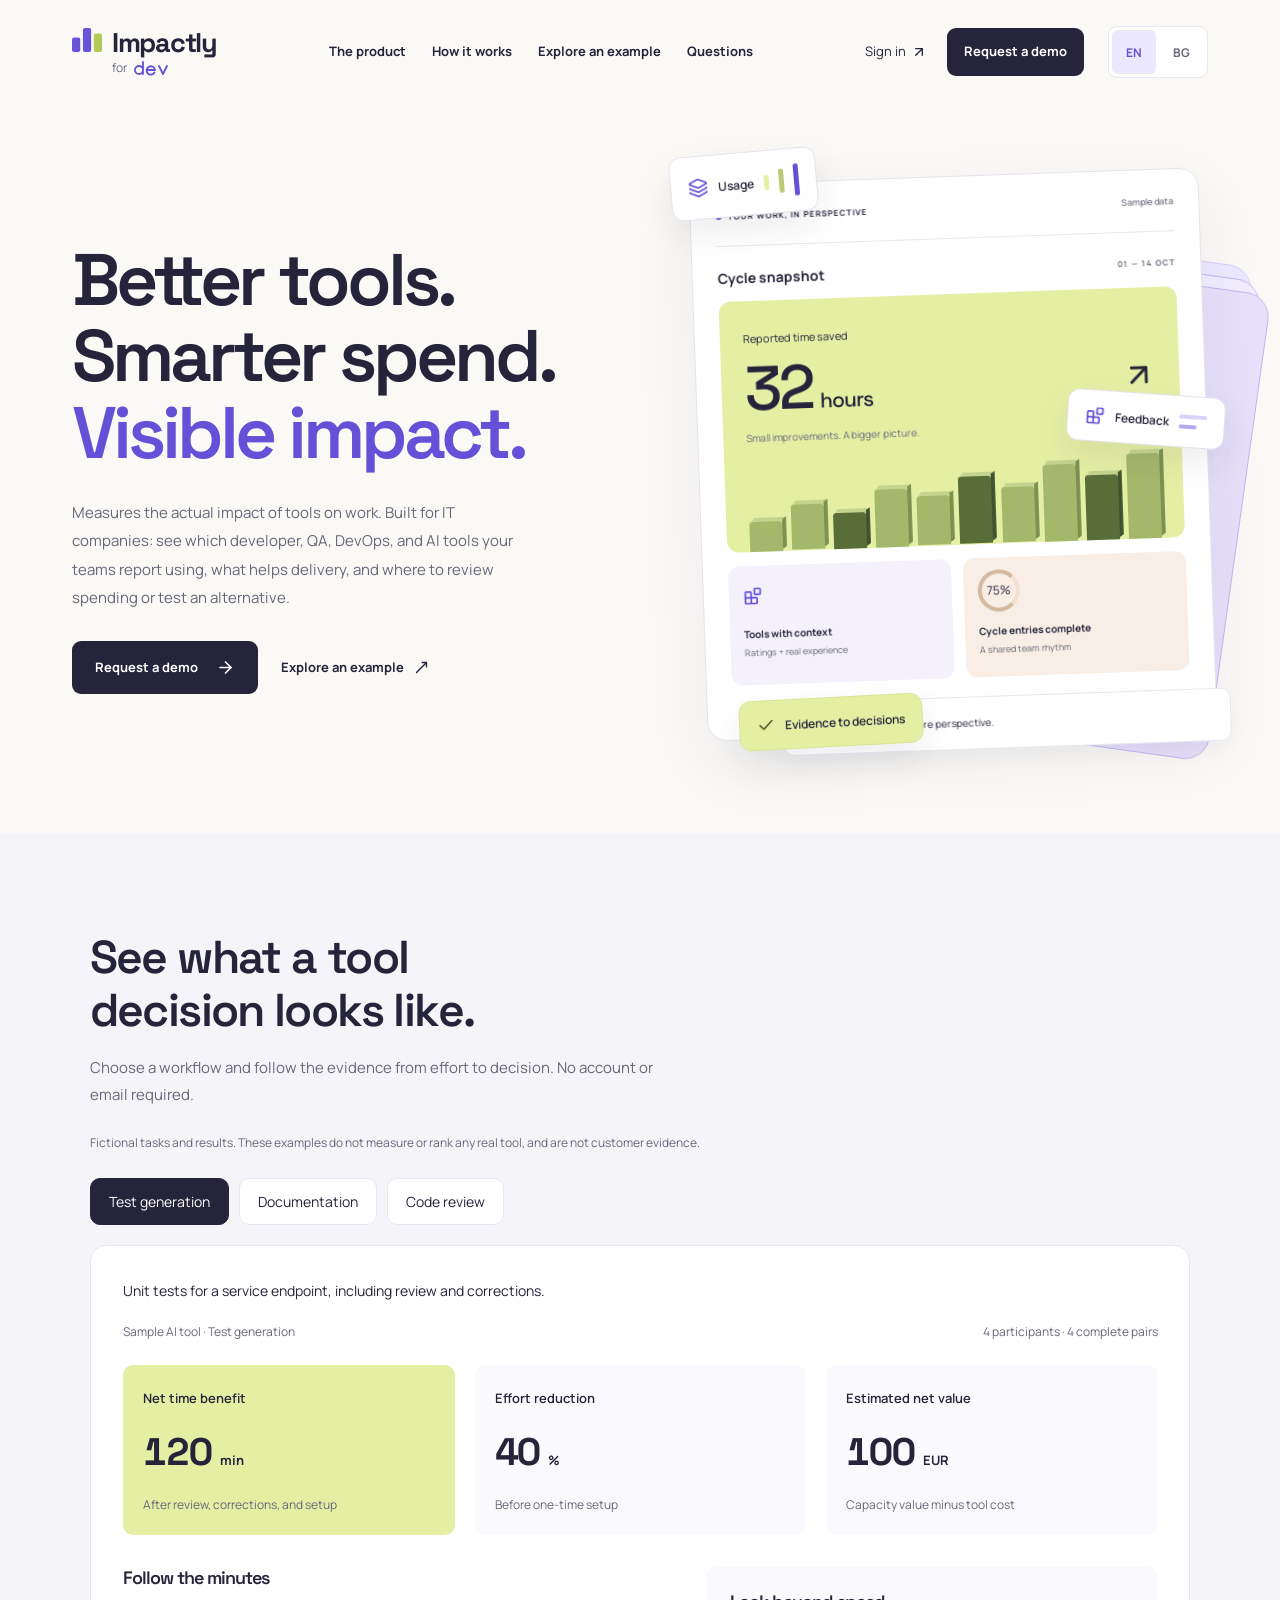
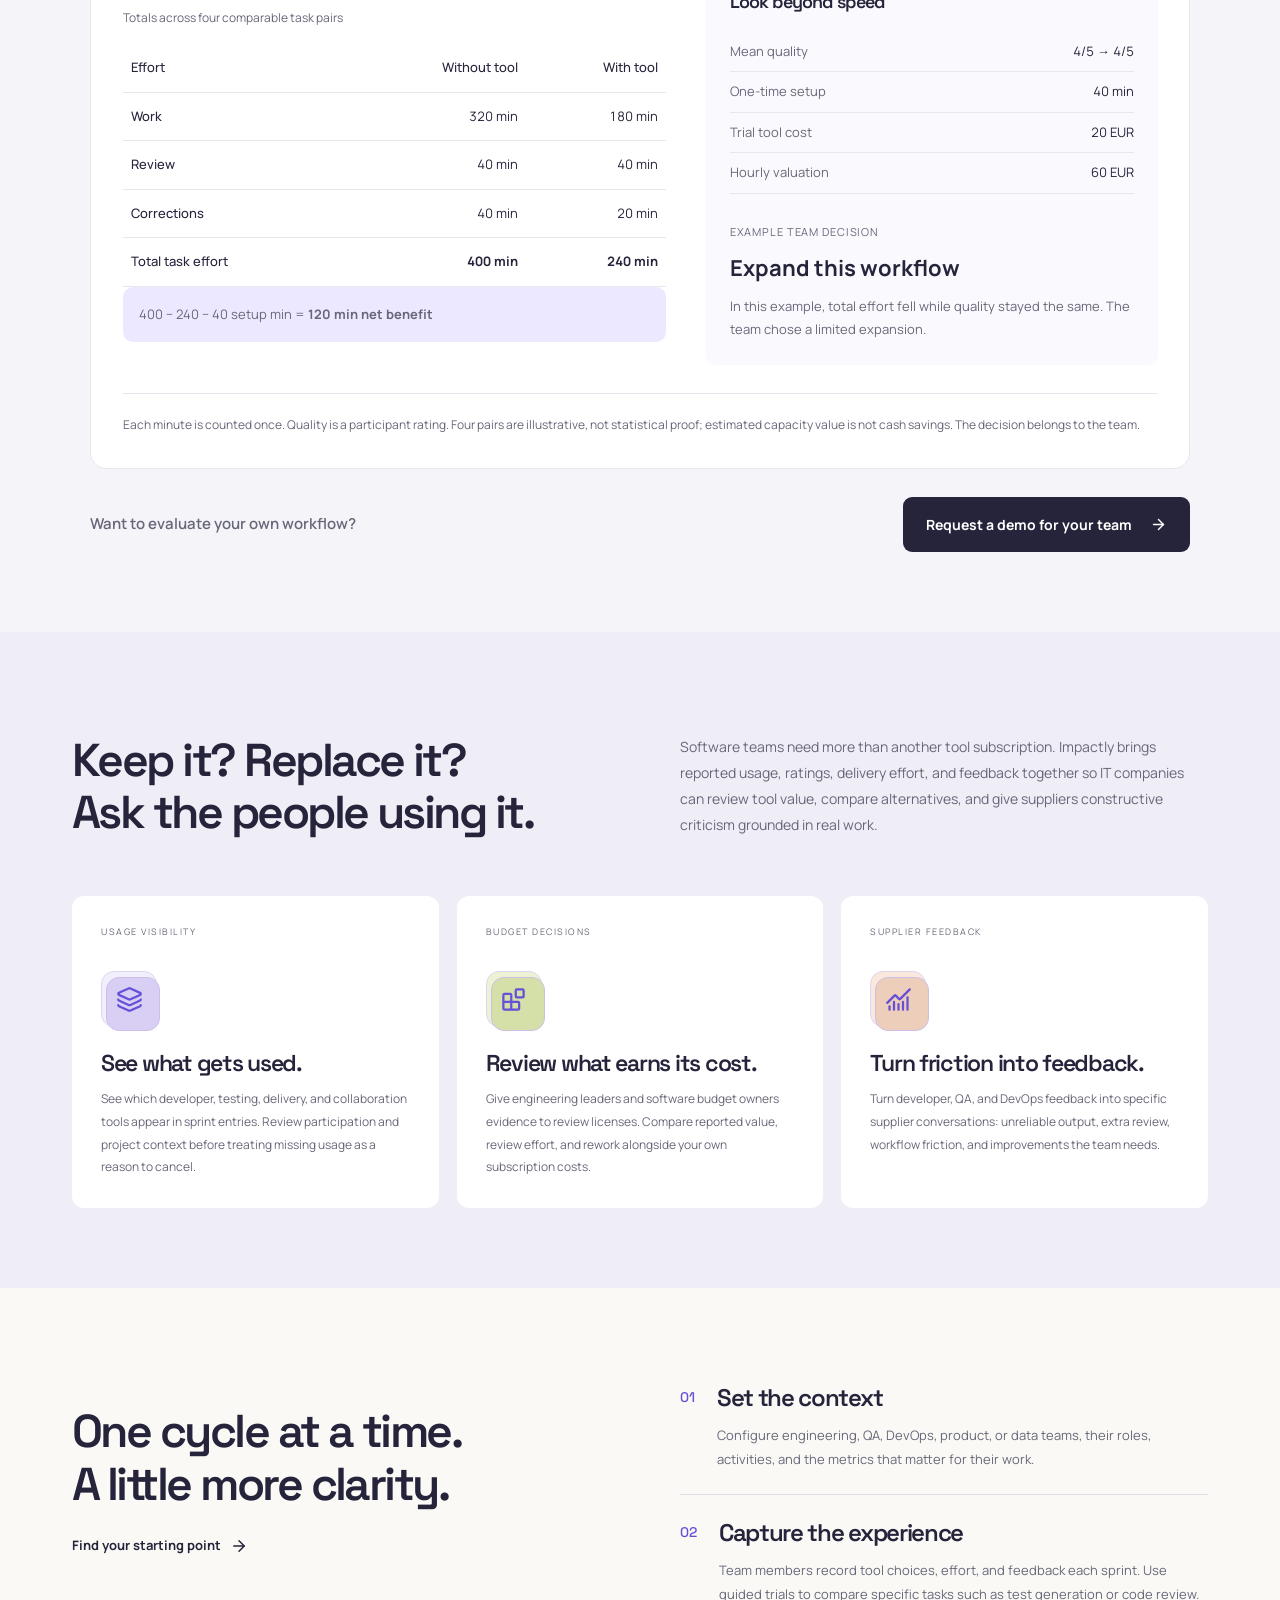
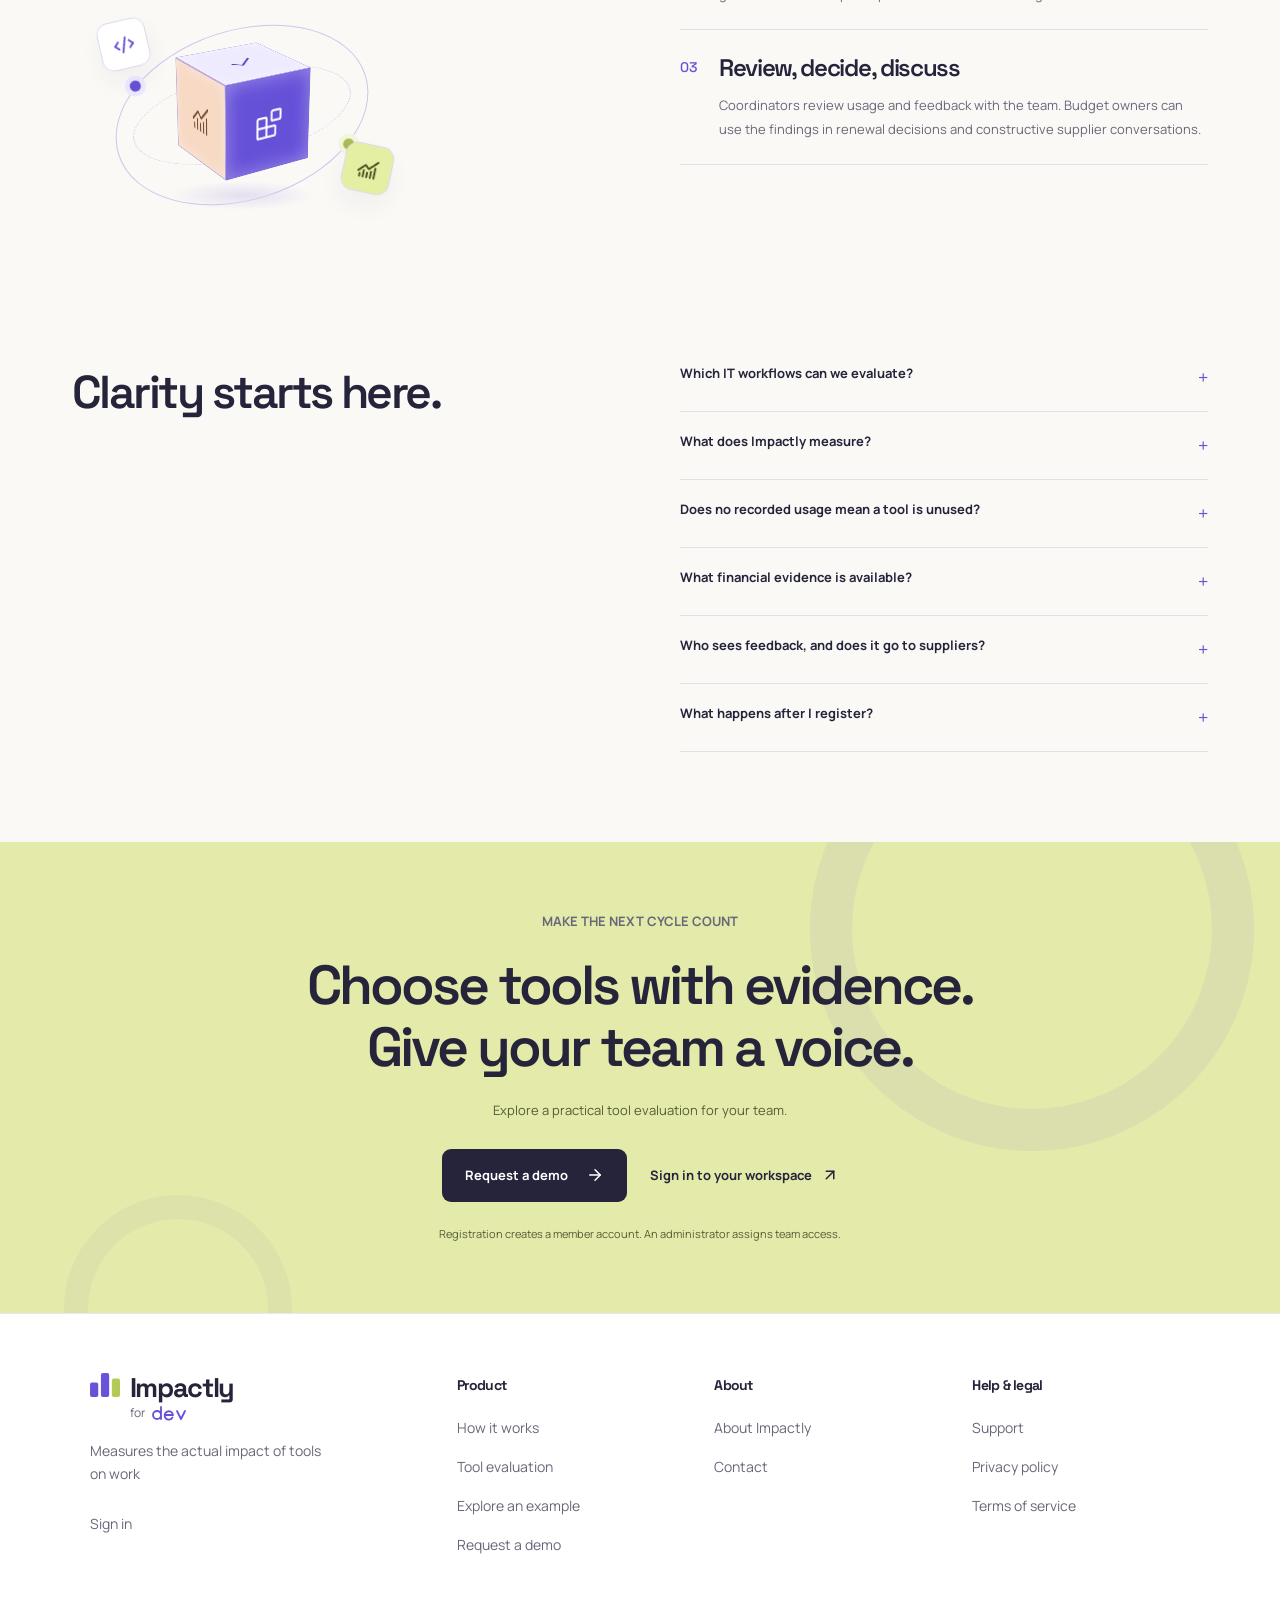
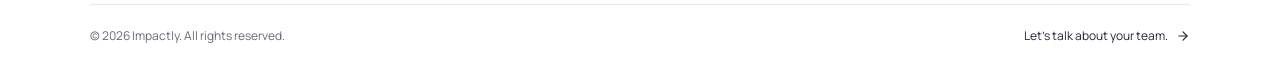
==== commit 1dc83cc4: "Publish isolated static Impactly release" ====
--- a/about/index.html
+++ b/about/index.html
@@ -2,6 +2,8 @@
 <html lang="en">
   <head>
     <meta charset="UTF-8" />
+<meta http-equiv="Content-Security-Policy" content="default-src 'none'; script-src 'self'; script-src-attr 'none'; style-src 'self' 'unsafe-inline'; img-src 'self' data:; font-src 'self'; connect-src 'none'; object-src 'none'; base-uri 'none'; form-action 'none'; frame-src 'none'; worker-src 'none'; upgrade-insecure-requests">
+<meta name="referrer" content="no-referrer">
     <meta name="viewport" content="width=device-width, initial-scale=1.0" />
     <meta name="theme-color" content="#6550d8" />
     <meta
@@ -15,8 +17,8 @@
       href="/favicon.svg?v=impactly-bars-white-v3"
       type="image/svg+xml"
     />
-    <script type="module" crossorigin src="/assets/index-BUrFdZn_.js"></script>
-    <link rel="stylesheet" crossorigin href="/assets/index-ByiYTXrA.css">
+    <script type="module" src="/assets/index-D3WUiIoF.js" integrity="sha384-iz+PY6js1ij2EFhgtUl+3aNOqLlLFybplh48ReFA8I7LdHFxY5WkmH4jOzNmhXKi" crossorigin="anonymous"></script>
+    <link rel="stylesheet" href="/assets/index-ByiYTXrA.css" integrity="sha384-WgqHOLvmTf4NXjY0m6H6Py3+8v84NN1SMm47xRM9DqZ2qpILZuGD2hEKnXC1Nv18" crossorigin="anonymous">
   </head>
   <body>
     <div id="root"></div>
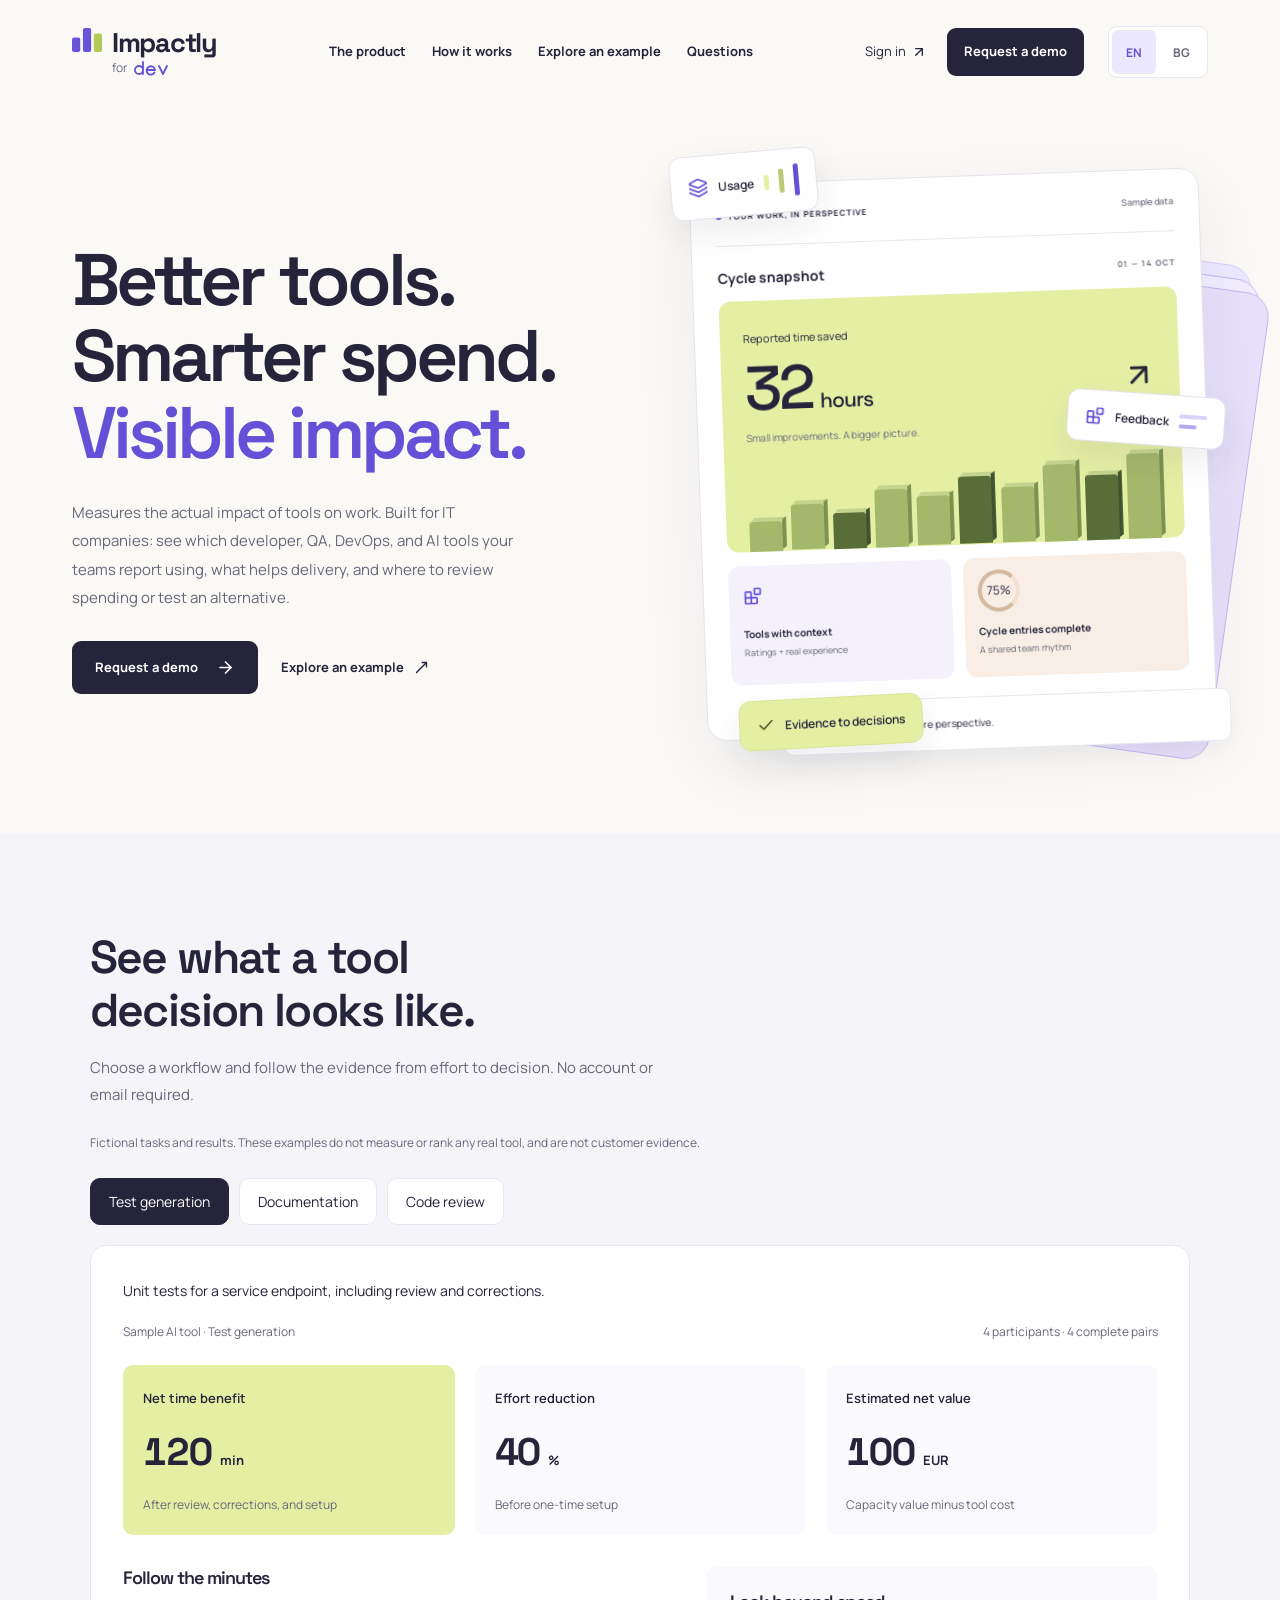
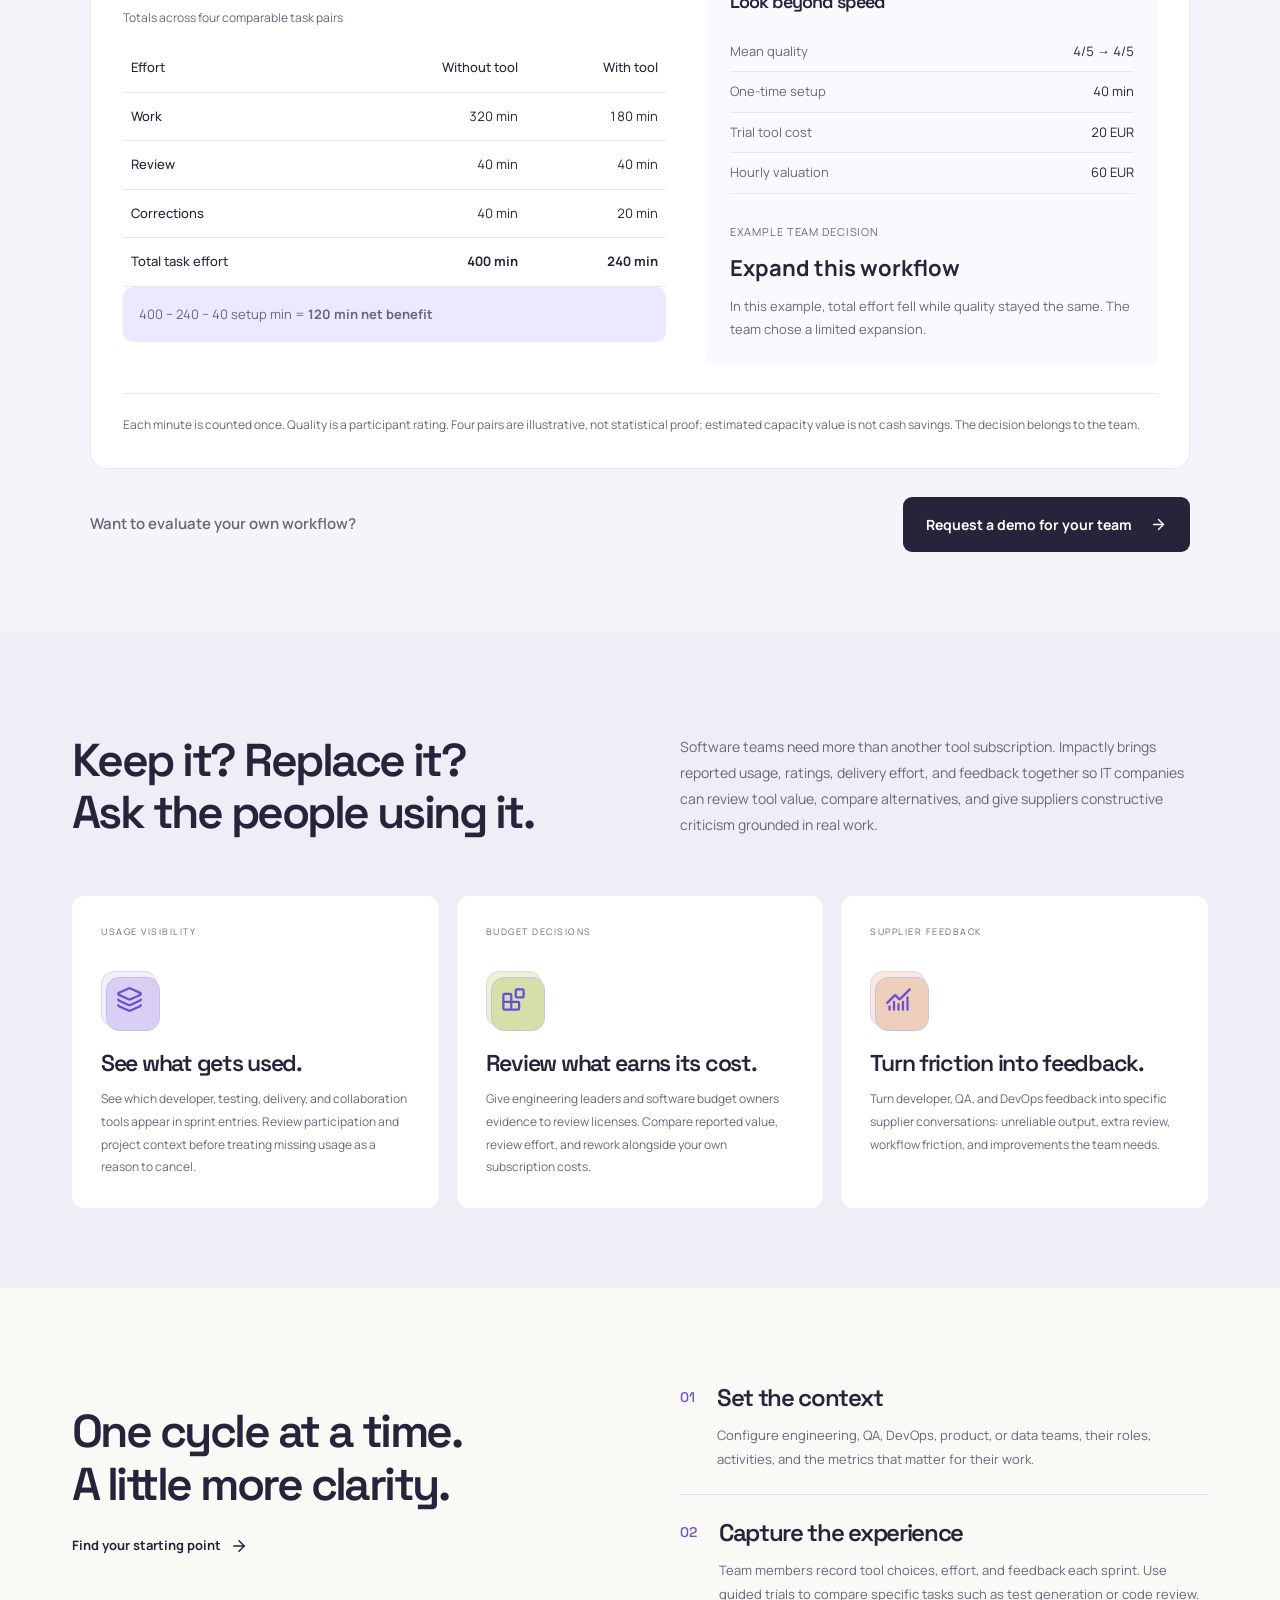
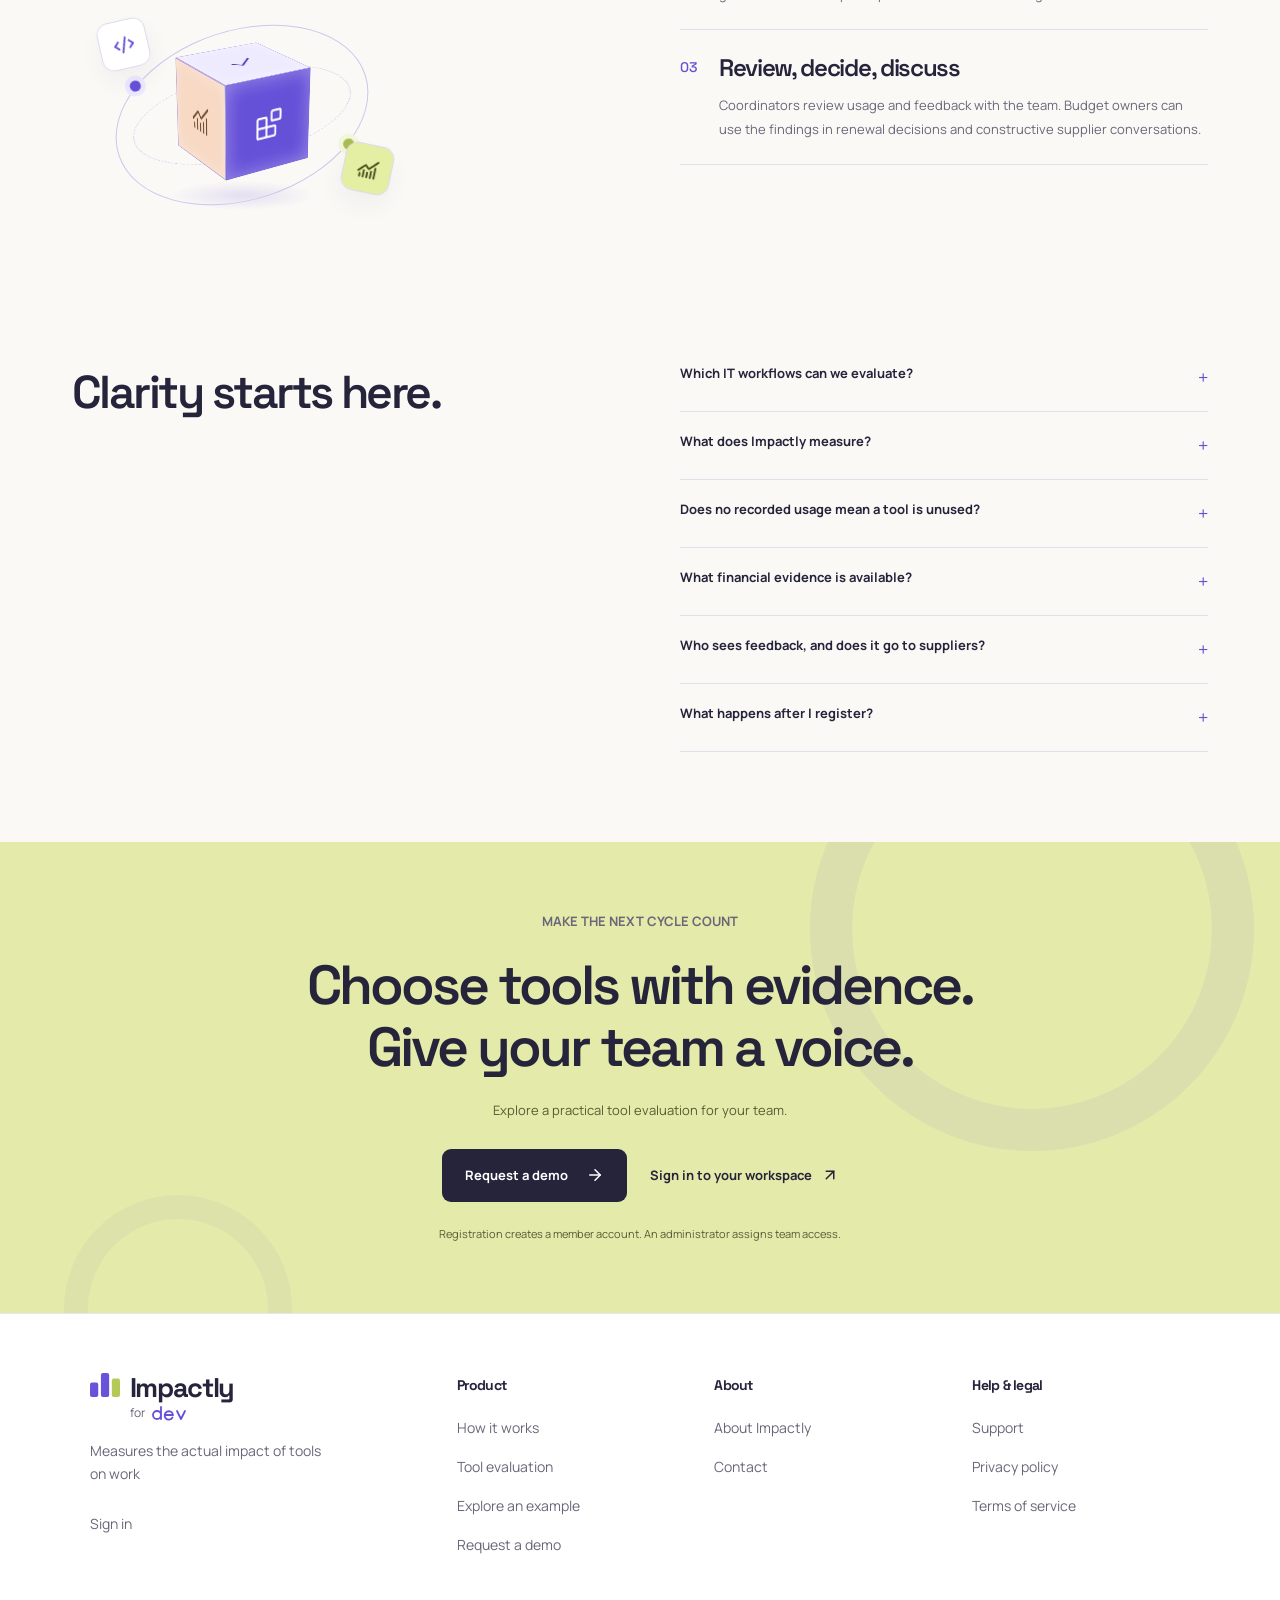
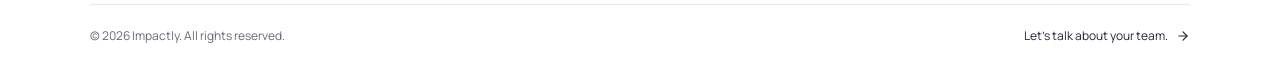
==== commit 356c0139: "Publish isolated static Impactly release" ====
--- a/about/index.html
+++ b/about/index.html
@@ -17,7 +17,7 @@
       href="/favicon.svg?v=impactly-bars-white-v3"
       type="image/svg+xml"
     />
-    <script type="module" src="/assets/index-D3WUiIoF.js" integrity="sha384-iz+PY6js1ij2EFhgtUl+3aNOqLlLFybplh48ReFA8I7LdHFxY5WkmH4jOzNmhXKi" crossorigin="anonymous"></script>
+    <script type="module" src="/assets/index-C9VYiVdL.js" integrity="sha384-/LC9kZnxugMs1BnfqXQ4K43itcOQJhrAHl4+Mh1Nqrrbeknkqgsd8J7FrNcIgNK+" crossorigin="anonymous"></script>
     <link rel="stylesheet" href="/assets/index-ByiYTXrA.css" integrity="sha384-WgqHOLvmTf4NXjY0m6H6Py3+8v84NN1SMm47xRM9DqZ2qpILZuGD2hEKnXC1Nv18" crossorigin="anonymous">
   </head>
   <body>
